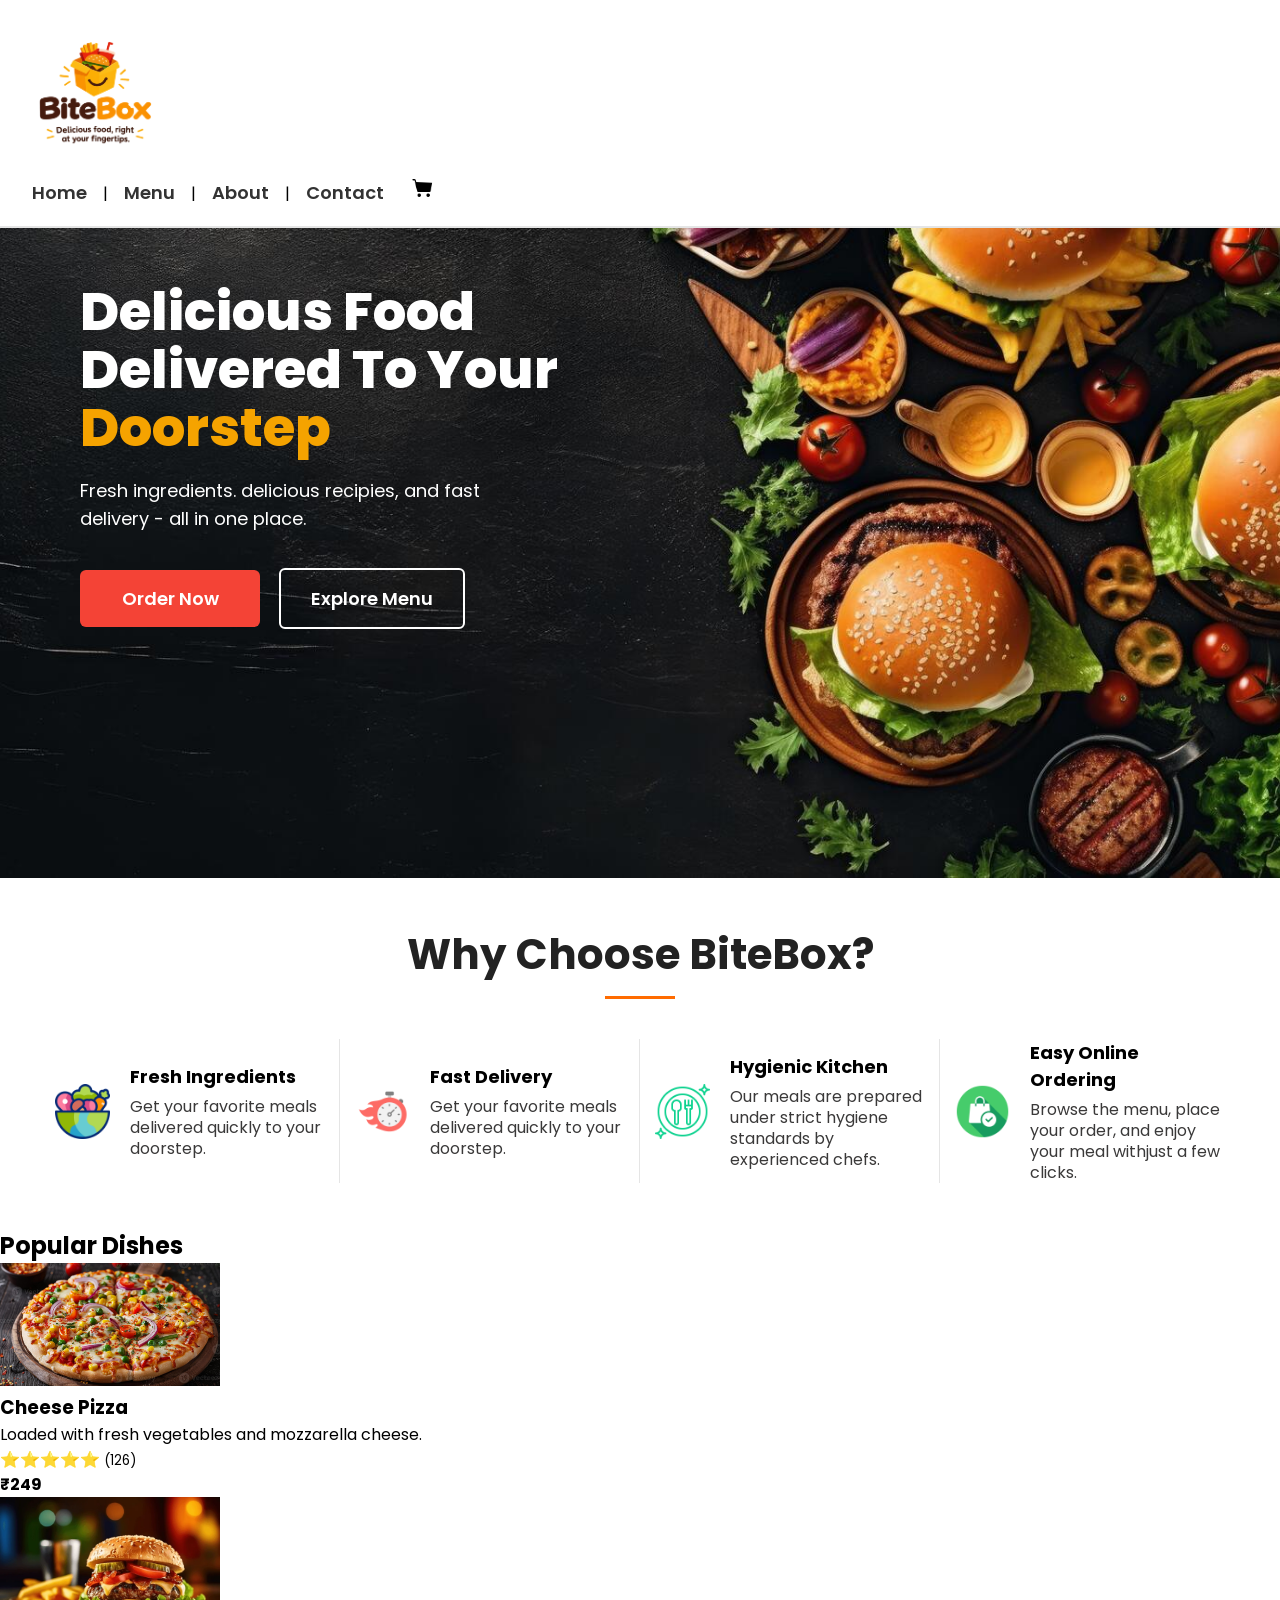
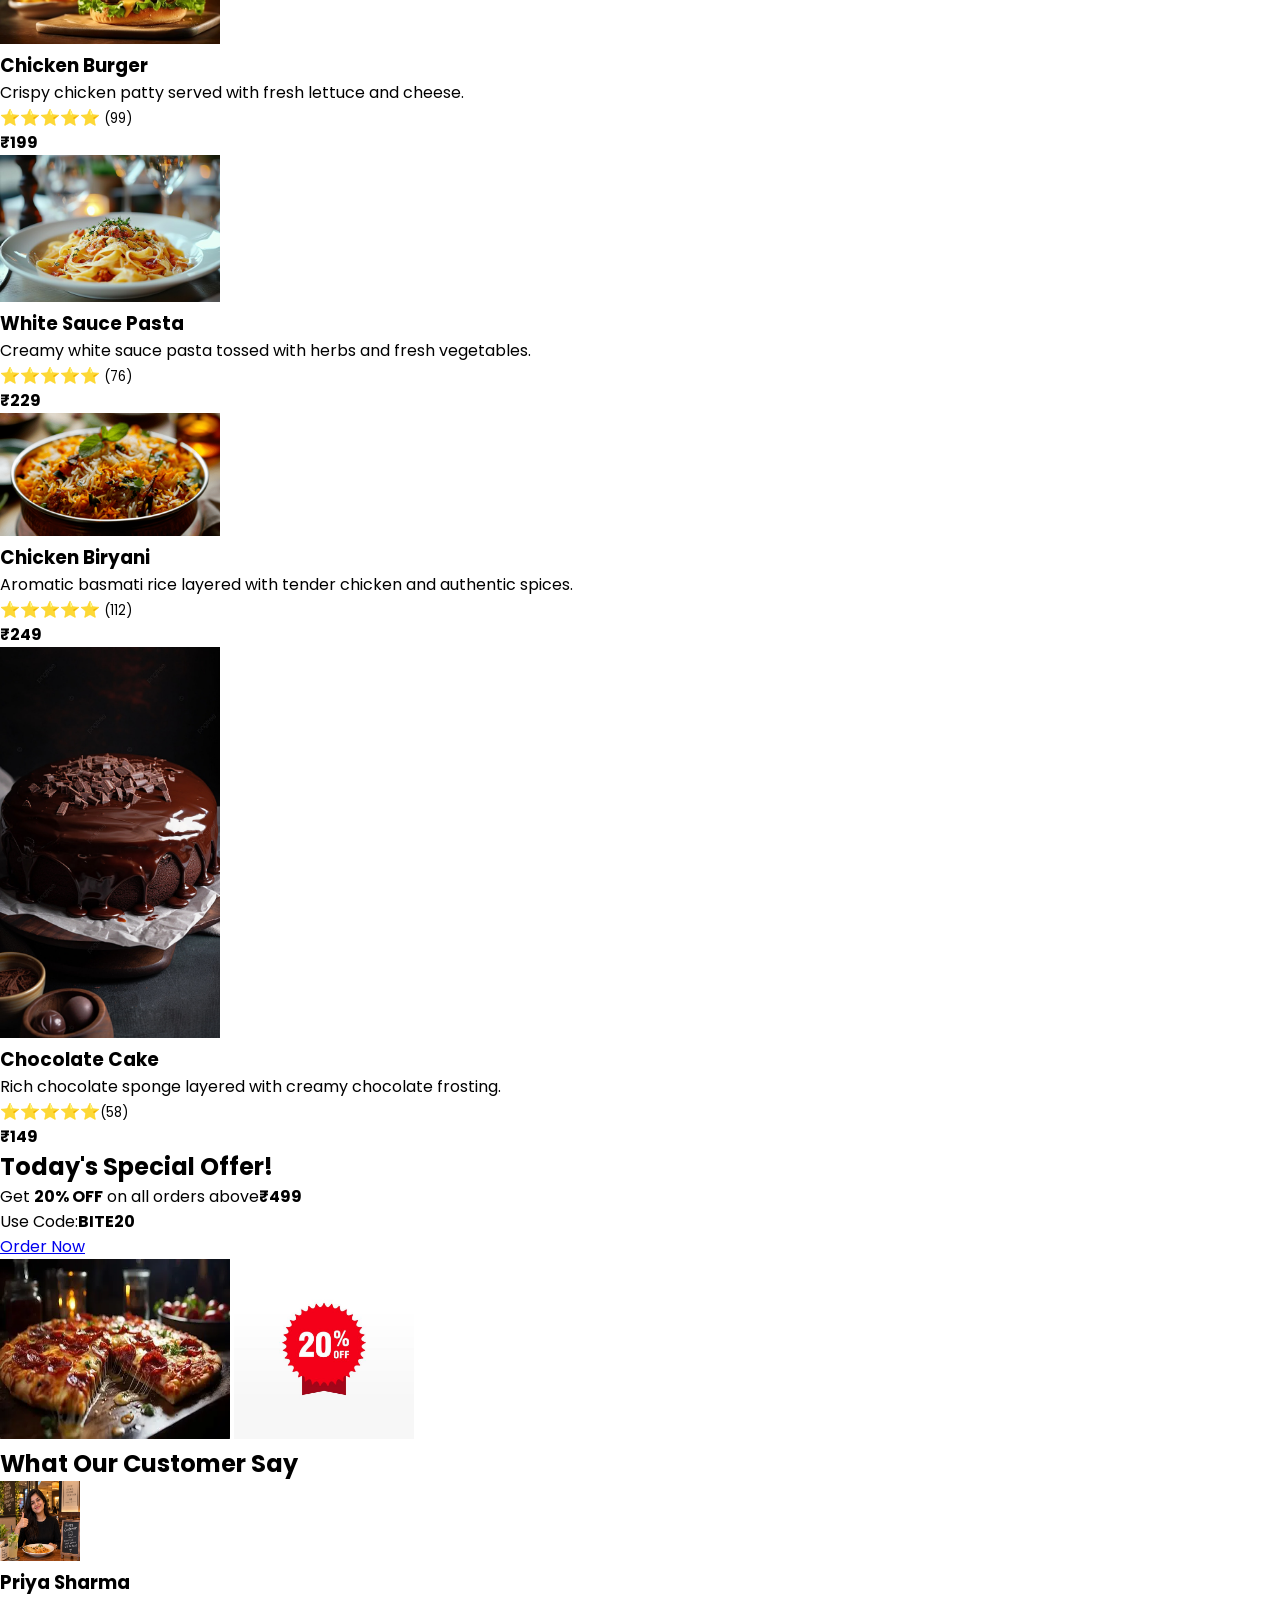
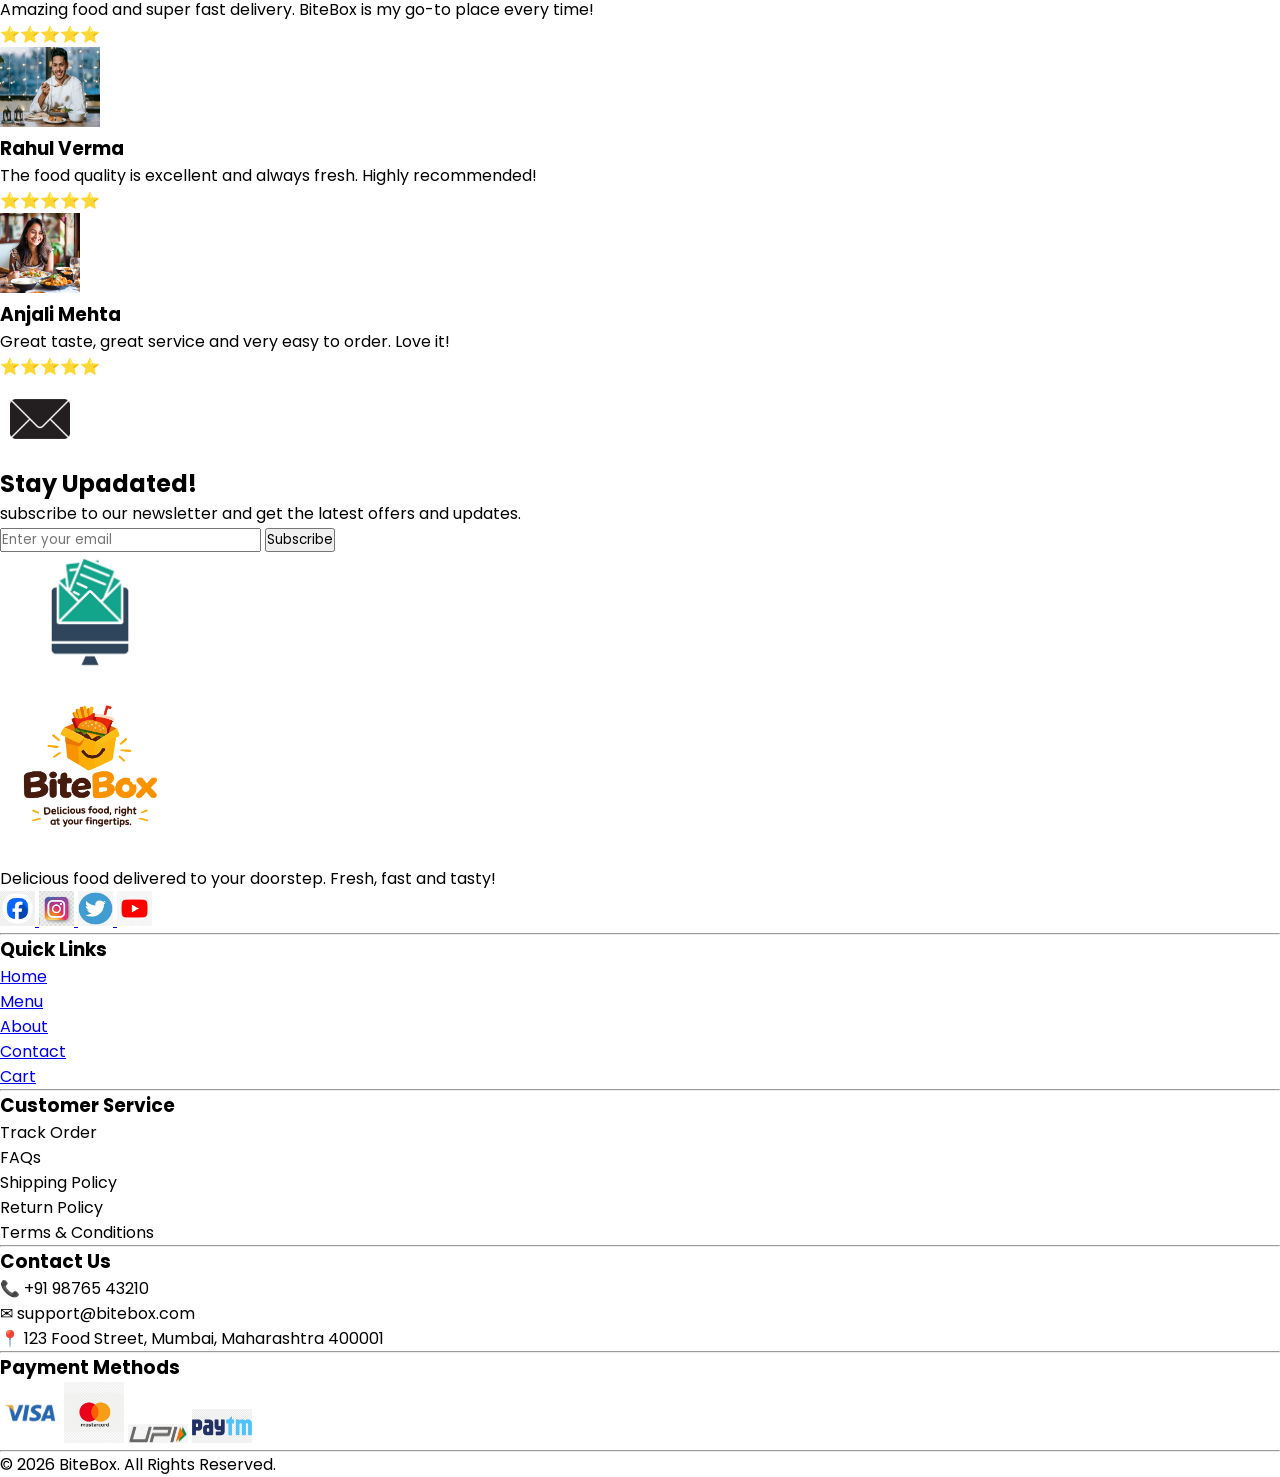
==== index.html @ ca7b397a "home page styled" ====
<!DOCTYPE html>
<html lang="en">

<head>
    <meta charset="UTF-8">
    <meta name="viewport" content="width=device-width, initial-scale=1.0">
    <title>BiteBox</title>
    <link rel="stylesheet" href="css/style.css">
<link rel="preconnect" href="https://fonts.googleapis.com">
<link rel="preconnect" href="https://fonts.gstatic.com" crossorigin>
<link href="https://fonts.googleapis.com/css2?family=Lobster+Two:ital,wght@0,400;0,700;1,400;1,700&family=Poppins:ital,wght@0,100;0,200;0,300;0,400;0,500;0,600;0,700;0,800;0,900;1,100;1,200;1,300;1,400;1,500;1,600;1,700;1,800;1,900&display=swap" rel="stylesheet">
</head>

<body>

    <header>
        <img src="assets/image/logo.png" alt="BiteBox Logo" width="150">
        <nav>
            <a href="index.html" target="_blank" class="active">Home</a> |
            <a href="menu.html" target="_blank">Menu</a> |
            <a href="about.html" target="_blank">About</a> |
            <a href="contact.html" target="_blank">Contact</a>
            <a href="cart.html">
                <img src="assets/icon/cart.png" alt="cart-icon" width="22" height="22">
            </a>
        </nav>
    </header>

    <main>

        <section id="home-hero">
            <h2>Delicious Food Delivered To Your <span>Doorstep</span></h2>
            <p>
                Fresh ingredients. delicious recipies, and fast delivery - all in one place.
            </p>
            <div class="hero-buttons">
                <a href="menu.html" class="order-btn">Order Now</a>
                <a href="menu.html" class="menu-btn">Explore Menu</a>
            </div>
        </section>

        <section id="features">
            <h2>Why Choose BiteBox?</h2>

            <article>
                <img src="assets/icon/fresh.png" alt="Fresh ingredients" width="80">
                <div>
                    <h3>Fresh Ingredients</h3>
                    <p>Get your favorite meals delivered quickly to your doorstep.</p>
                </div>
                </article>

            <article>
                <img src="assets/icon/quick.png" alt="Fast Delivery" width="80">
                <div>
                    <h3>Fast Delivery</h3>
                    <p>Get your favorite meals delivered quickly to your doorstep.</p>
                </div>
            </article>

            <article>
                <img src="assets/icon/clean.png" alt="Hygienic Kitchen" width="80">
                <div>
                    <h3>Hygienic Kitchen</h3>
                    <p>Our meals are prepared under strict hygiene standards by experienced chefs. </p>
                </div>
            </article>

            <article>
                <img src="assets/icon/shopping-bag.png" alt="Easy Online Ordering" width="80">
                <div>
                    <h3>Easy Online Ordering</h3>
                    <p>Browse the menu, place your order, and enjoy your meal withjust a few clicks.</p>
                </div>
            </article>
        </section>


        <section id="popular-dishes">
            <h2>Popular Dishes</h2>

            <article>
                <img src="assets/image/pizza.jpg" alt="Cheese Pizza" width="220">
                <h3>Cheese Pizza</h3>
                <p>
                    Loaded with fresh vegetables and mozzarella cheese.
                </p>
                <p> <span>⭐⭐⭐⭐⭐ </span> <small>(126)</small></p>
                <p> <strong> ₹249 </strong></p>
            </article>

            <article>
                <img src="assets/image/burger.webp" alt="Chicken Burger" width="220">
                <h3>Chicken Burger</h3>
                <p>
                    Crispy chicken patty served with fresh lettuce and cheese.
                </p>
                <p> <span>⭐⭐⭐⭐⭐ </span> <small> (99)</small> </p>
                <p> <strong>₹199</strong> </p>
            </article>

            <article>
                <img src="assets/image/pasta.jpg" alt="White Sauce Pasta" width="220">
                <h3>White Sauce Pasta</h3>
                <p>
                    Creamy white sauce pasta tossed with herbs and fresh vegetables.
                </p>
                <p> <span>⭐⭐⭐⭐⭐ </span><small> (76) </small> </p>
                <p> <strong>₹229</strong></p>
            </article>

            <article>
                <img src="assets/image/veg_biryani.png" alt="Chicken Biryani" width="220">
                <h3>Chicken Biryani</h3>
                <p>
                    Aromatic basmati rice layered with tender chicken and authentic spices.
                </p>
                <p> <span>⭐⭐⭐⭐⭐ </span><small>(112)</small> </p>
                <p><strong>₹249</strong></p>
            </article>

            <article>
                <img src="assets/image/chocolate_cake.jpg" alt="Chocolate Cake" width="220">
                <h3>Chocolate Cake</h3>
                <p>
                    Rich chocolate sponge layered with creamy chocolate frosting.
                </p>
                <p><span>⭐⭐⭐⭐⭐</span><small>(58)</small> </p>
                <p> <strong>₹149</strong></p>
            </article>
        </section>

        <section id="offer">
            <div class="offer-content">
                <h2>Today's Special Offer!</h2>
                <p>Get <strong>20% OFF</strong> on all orders above<strong>₹499</strong></p>
                <p>Use Code:<strong>BITE20</strong></p>
                <a href="menu.html">Order Now</a>
            </div>

            <div class="offer-image">
                <img src="assets/image/pizza_offer.webp" alt="20%" width="230" height="180">
                <img src="assets/image/off.jpg" alt="20% off" width="180" height="180">
            </div>

        </section>

        <section id="reviews">
            <h2>What Our Customer Say</h2>

            <article>
                <img src="assets/image/cus1.png" alt="Priya Sharma" width="80" height="80">
                <h3>Priya Sharma</h3>
                <p>Amazing food and super fast delivery. BiteBox is my go-to place every time!</p>
                <p> <span>⭐⭐⭐⭐⭐</span> </p>
            </article>

            <article>
                <img src="assets/image/cus2.jpg" alt="Rahul Verma" width="100" height="80">
                <h3>Rahul Verma</h3>
                <p>
                    The food quality is excellent and
                    always fresh. Highly recommended!
                </p>
                <p> <span>⭐⭐⭐⭐⭐</span> </p>
            </article>

            <article>
                <img src="assets/image/cus3.jpg" alt="Anjali Mehta" width="80" height="80">
                <h3>Anjali Mehta</h3>
                <p>
                    Great taste, great service and
                    very easy to order. Love it!
                </p>
                <p> <span>⭐⭐⭐⭐⭐</span> </p>
            </article>
        </section>

        <section id="newsletter">
            <div class="newsletter-content">
                <img src="assets/image/mail.webp" alt="Newsletter Icon" width="80" height="80">
                <div>
                    <h2>Stay Upadated!</h2>
                    <p>subscribe to our newsletter and get the latest offers and updates.</p>
                </div>
            </div>

            <div class="newletter-form">
                <input type="email" placeholder="Enter your email">
                <button>Subscribe</button>
            </div>

            <div class="newsletter-image">
                <img src="assets/image/news_letter.jpg" alt="180" height="120">
            </div>


        </section>


        <footer>

            <section>
                <img src="assets/image/logo.png" alt="BiteBox Logo" width="180">
                <p> Delicious food delivered to your doorstep.
                    Fresh, fast and tasty!
                </p>

                <a href="#">
                    <img src="assets/image/fb.png" alt="Facebook" width="35" height="35">
                </a>

                <a href="#">
                    <img src="assets/image/insta.jpg" alt="Instagram" width="35" height="35">
                </a>

                <a href="#">
                    <img src="assets/image/twit.webp" alt="Twitter" width="35" height="35">
                </a>

                <a href="#">
                    <img src="assets/image/yt.png" alt="YouTube" width="35" height="35">
                </a>
            </section>

            <hr>


            <section>
                <h3>Quick Links</h3>
                <ul>
                    <li><a href="index.html">Home</a></li>
                    <li><a href="menu.html">Menu</a></li>
                    <li><a href="about.html">About</a></li>
                    <li><a href="contact.html">Contact</a></li>
                    <li><a href="cart.html">Cart</a></li>
                </ul>
            </section>

            <hr>


            <section>
                <h3>Customer Service</h3>
                <ul>
                    <li>Track Order</li>
                    <li>FAQs</li>
                    <li>Shipping Policy</li>
                    <li>Return Policy</li>
                    <li>Terms & Conditions</li>
                </ul>
            </section>

            <hr>


            <section>
                <h3>Contact Us</h3>
                <p>📞 +91 98765 43210</p>
                <p>✉ support@bitebox.com</p>
                <p>📍 123 Food Street, Mumbai, Maharashtra 400001 </p>
            </section>

            <hr>


            <section>
                <h3>Payment Methods</h3>
                <img src="assets/image/visa.png" alt="Visa" width="60">
                <img src="assets/image/ms.png" alt="MasterCard" width="60">
                <img src="assets/image/upi.webp" alt="UPI" width="60">
                <img src="assets/image/pt.png" alt="Paytm" width="60">
            </section>

            <hr>
            <p> © 2026 BiteBox. All Rights Reserved. </p>

        </footer>
    </main>
</body>

</html>
---- css/style.css ----
*{
    margin: 0;
    padding: 0;
    box-sizing: border-box;
    font-family: "Poppins", sans-serif;
}

/* header */
header{
    background-color: #ffffff;
    padding: 20px;
    border-bottom: 2px solid #e5e5e5;
}
.logo{
    width: 170px;
    height: auto;
}

nav a{
    text-decoration:none;
    color: #333333;
    font-size: 18px;
    font-weight: 600;
    margin: 0 12px;
}

nav a:hover{
    color: #ff6b00;
    text-decoration: underline;
}

/* Home Hero Section*/

#home-hero{
    background-image: url('/assets/image/home-bg.jpg');
    background-repeat: no-repeat;
    background-position:  center;
    background-size: cover;
    height: 650px;
    padding: 55px 80px;
}

#home-hero h2{
    color: white;
    font-family: "Poppins", sans-serif ;
    font-size: 53px;
    font-weight: 800;
    line-height: 58px;
    width: 650px;
    margin-bottom: 20px;
}
	
#home-hero h2 span{
    color: #F5A300;
}

/* Home Hero Description*/
#home-hero p{
    color: white;
    font-size: 18px;
    line-height: 28px;
    width: 420px;
    margin-bottom: 35px;
}

/* Hero Buttons */
.hero-buttons{
    margin-top: 35px;
}

.hero-buttons a{
    display: inline-block;
    min-width: 180px;
    padding: 15px 30px;
    text-align: center;
    text-decoration: none;
    font-size: 18px;
    font-weight: 600;
    border-radius: 6px;
    transition: 0.3s;
}
.order-btn{
    background-color: #f44336;
    color: white;
    margin-right: 15px;
}

.menu-btn{
    background-color: transparent;
    color: white;
    border: 2px solid white;
}

#features{
    background-color: #ffffff;
    padding: 45px 25px;
    display: flex;
    flex-wrap: wrap;
    justify-content: center;
}

#features h2{
    width: 100%;
    text-align: center;
    font-size: 42px;
    color: #222;
    margin-bottom: 40px;
    position: relative;
}

#features h2::after{
    content:"";
    display: block;
    width: 70px;
    height: 3px;
    background-color: #ff6b00;
    margin: 10px auto 0;
}

#features article{
    width: 300px;
    padding: 0 15px;
    display: flex;
    align-items: center;
    border-right: 1px solid #e5e5e5;
}
#features article:last-child{
    border-right:none;
}

#features article img{
    width: 55px;
    height: 55px;
    margin-right: 20px;
    flex-shrink: 0;
}

#features article div{
    flex:1;
}


#features article h3{
    font-size: 18px;
    font-weight: 700;
    color: #000000;
    margin-bottom: 6px;
}

#features article p{
    font-size:16px;
    color: #3a3939;
    line-height: 21px;
    margin: 0;
}
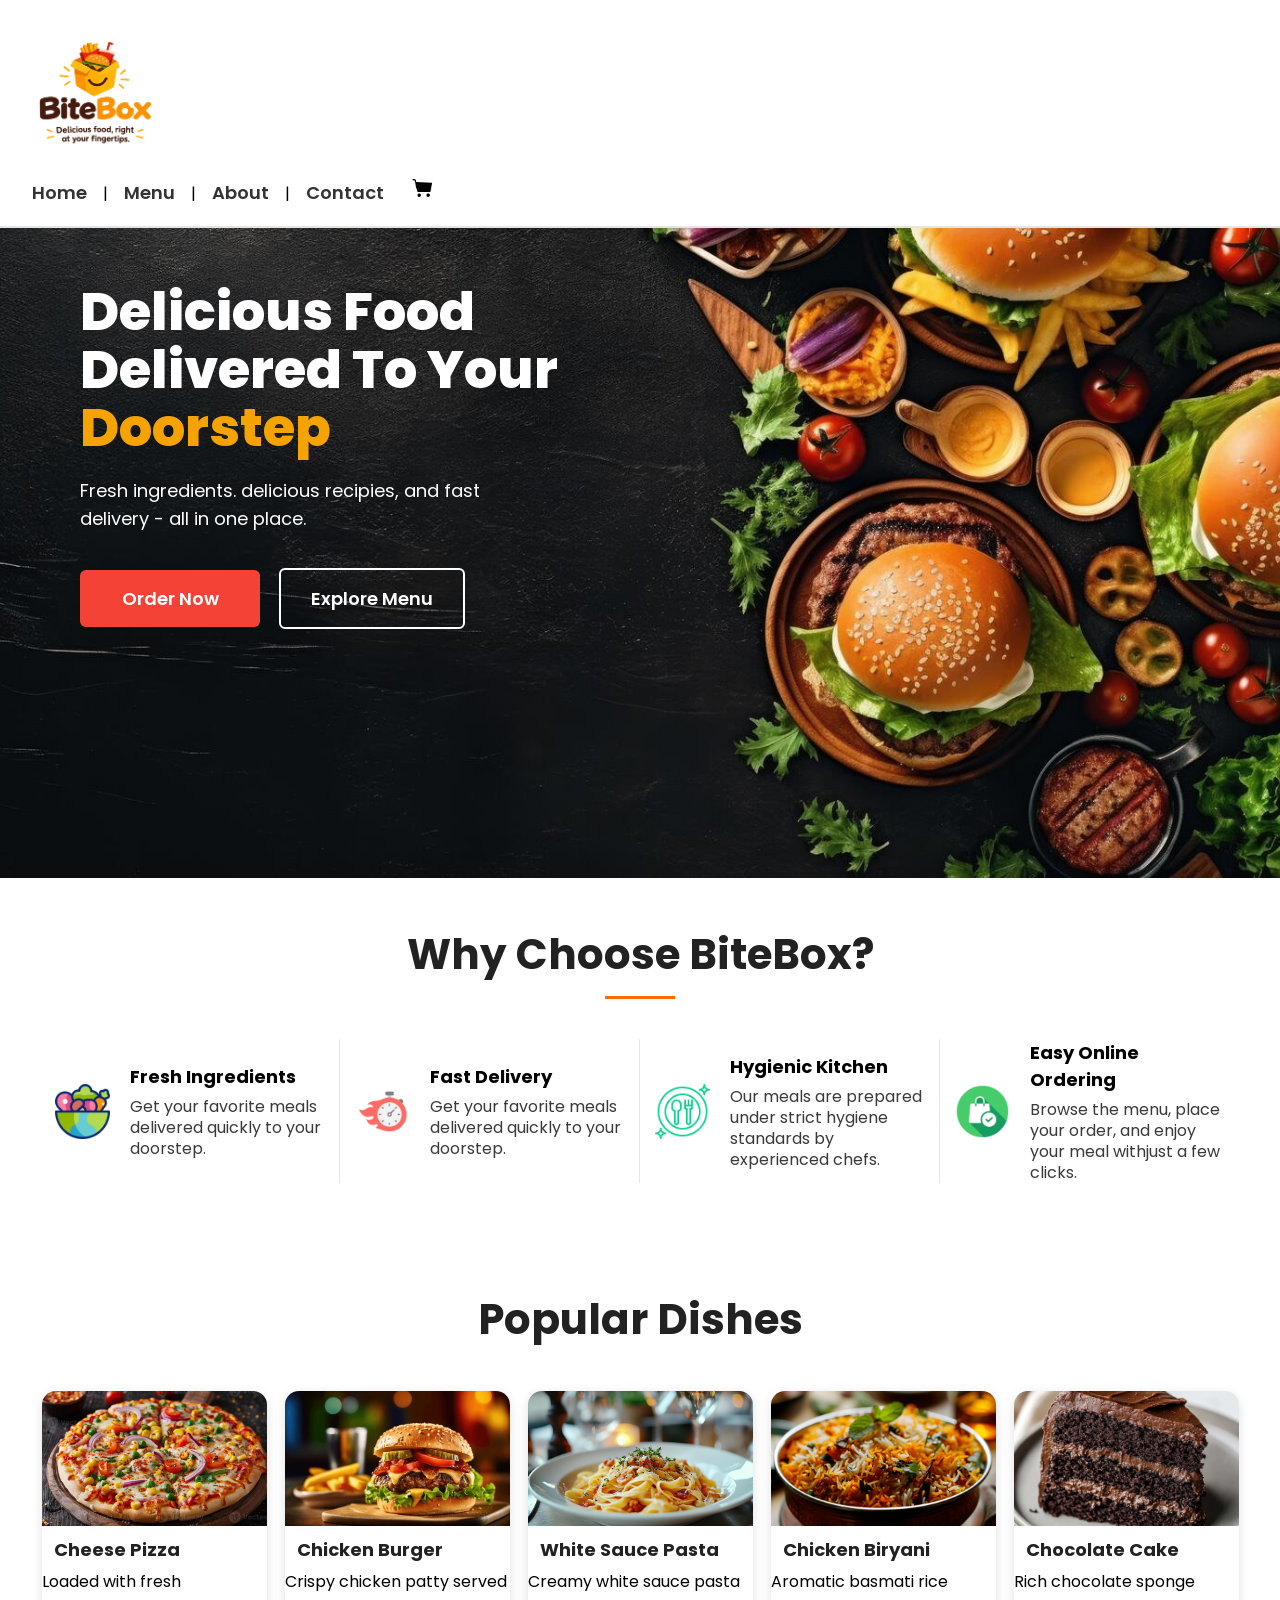
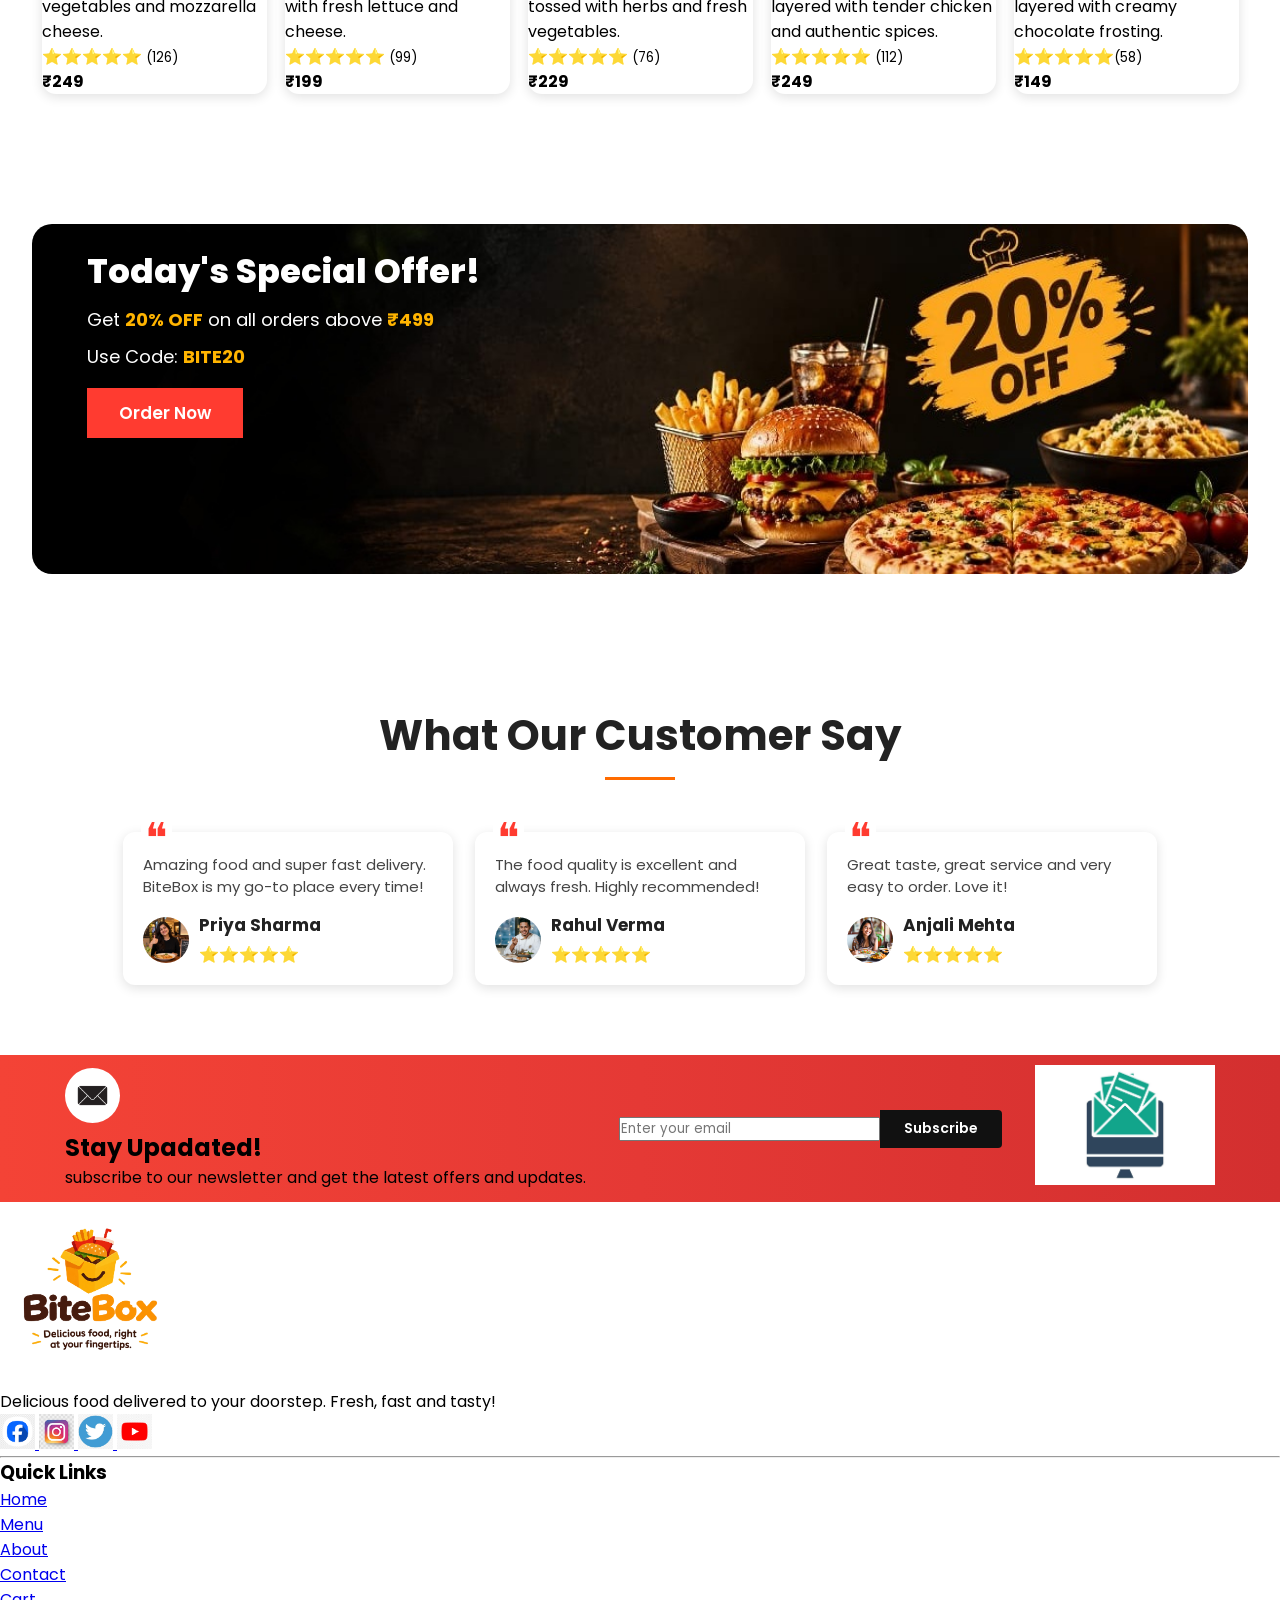
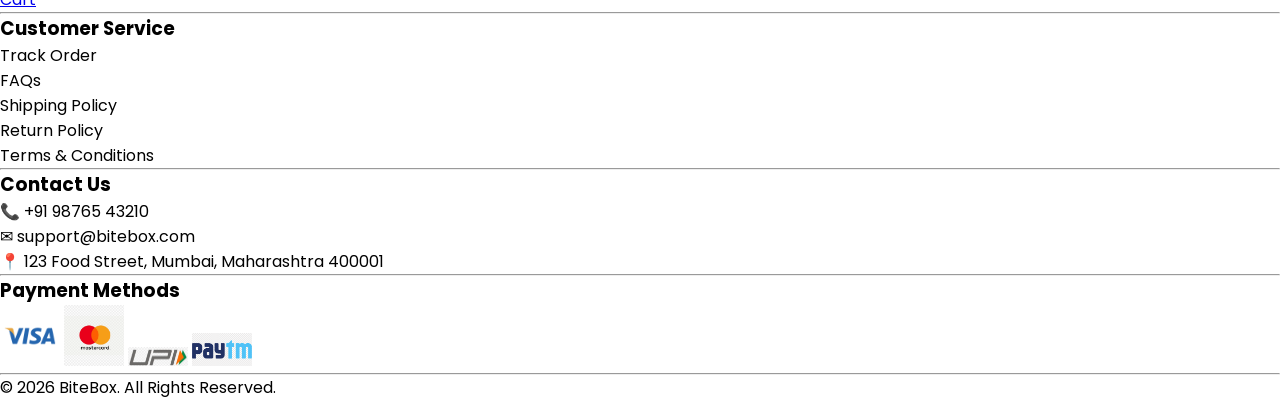
==== commit d5adee7f: "menu contact and about page styled" ====
--- a/index.html
+++ b/index.html
@@ -120,7 +120,7 @@
             </article>
 
             <article>
-                <img src="assets/image/chocolate_cake.jpg" alt="Chocolate Cake" width="220">
+                <img src="assets/image/choco.webp" alt="Chocolate Cake" width="220">
                 <h3>Chocolate Cake</h3>
                 <p>
                     Rich chocolate sponge layered with creamy chocolate frosting.
@@ -130,49 +130,53 @@
             </article>
         </section>
 
-        <section id="offer">
-            <div class="offer-content">
-                <h2>Today's Special Offer!</h2>
-                <p>Get <strong>20% OFF</strong> on all orders above<strong>₹499</strong></p>
-                <p>Use Code:<strong>BITE20</strong></p>
-                <a href="menu.html">Order Now</a>
-            </div>
-
-            <div class="offer-image">
-                <img src="assets/image/pizza_offer.webp" alt="20%" width="230" height="180">
-                <img src="assets/image/off.jpg" alt="20% off" width="180" height="180">
-            </div>
-
-        </section>
+         <!--Todays Special Offers -->
+            <section id="offer">
+
+                <div class="offer-content">
+                    <h2>Today's Special Offer!</h2>
+                    <p> Get <strong>20% OFF</strong> on all orders above 
+                        <strong>₹499</strong>
+                    </p>
+                    <p> Use Code: <strong>BITE20</strong> </p>
+                    <a href="menu.html"> Order Now </a>
+                </div>
+            </section>
 
         <section id="reviews">
             <h2>What Our Customer Say</h2>
-
-            <article>
-                <img src="assets/image/cus1.png" alt="Priya Sharma" width="80" height="80">
-                <h3>Priya Sharma</h3>
+            
+            <article>
                 <p>Amazing food and super fast delivery. BiteBox is my go-to place every time!</p>
-                <p> <span>⭐⭐⭐⭐⭐</span> </p>
-            </article>
-
-            <article>
-                <img src="assets/image/cus2.jpg" alt="Rahul Verma" width="100" height="80">
-                <h3>Rahul Verma</h3>
-                <p>
-                    The food quality is excellent and
-                    always fresh. Highly recommended!
-                </p>
-                <p> <span>⭐⭐⭐⭐⭐</span> </p>
-            </article>
-
-            <article>
-                <img src="assets/image/cus3.jpg" alt="Anjali Mehta" width="80" height="80">
-                <h3>Anjali Mehta</h3>
-                <p>
-                    Great taste, great service and
-                    very easy to order. Love it!
-                </p>
-                <p> <span>⭐⭐⭐⭐⭐</span> </p>
+                <div class="customer">
+                    <img src="assets/image/cus1.png" alt="Priya Sharma" width="80" height="80">
+                    <div>
+                        <h3>Priya Sharma</h3>
+                        <p> <span>⭐⭐⭐⭐⭐</span> </p>
+                    </div>
+                </div>
+            </article>
+
+            <article>
+                <p>The food quality is excellent and always fresh. Highly recommended!</p>
+                <div class="customer">
+                    <img src="assets/image/cus2.jpg" alt="Rahul Verma" width="100" height="80">
+                    <div>
+                        <h3>Rahul Verma</h3>
+                        <p> <span>⭐⭐⭐⭐⭐</span> </p>
+                    </div>
+                </div>
+            </article>
+
+            <article>
+                <p>Great taste, great service and very easy to order. Love it!</p>
+                <div class="customer">
+                    <img src="assets/image/cus3.jpg" alt="Anjali Mehta" width="80" height="80">
+                    <div>
+                        <h3>Anjali Mehta</h3>
+                        <p> <span>⭐⭐⭐⭐⭐</span> </p>
+                    </div>
+                </div>
             </article>
         </section>
 
--- a/css/style.css
+++ b/css/style.css
@@ -152,4 +152,306 @@
     color: #3a3939;
     line-height: 21px;
     margin: 0;
+}
+
+#popular-dishes{
+    background-color: #ffffff;
+    padding: 60px 30px;
+    display: flex;
+    justify-content: center;
+    gap: 18px;
+    flex-wrap: wrap;
+}
+
+#popular-dishes h2{
+    width: 100%;
+    text-align: center;
+    font-size: 42px;
+    font-weight: 700;
+    color: #222;
+    margin-bottom: 22px;
+    position: relative;
+}
+
+#popular-dishes article{
+    width: 225px;
+    background-color: #ffffff;
+    border-radius: 14px;
+    overflow: hidden;
+    box-shadow: 0 3px 12px rgba(0, 0, 0, 0.12);
+}
+
+#popular-dishes article img{
+    width:100%;
+    height:135px;
+    object-fit:cover;
+    display:block;
+}
+
+#popular-dishes article h3{
+    font-size: 18px;
+    font-weight: 700;
+    color: #222;
+    margin: 10px 12px 6px;
+}
+
+#popular-dishes .details{
+    display: flex;
+    justify-content: space-between;
+    align-items: center;
+    padding: 0 12px 10px;
+}
+
+#popular-dishes .ratings{
+    color: #f5b301;
+    font-size: 18px;
+    font-weight: 600;
+    margin: 0;
+}
+
+#popular-dishes .ratings small{
+    color: #666;
+    font-size: 12px;
+}
+
+#poular-dishes .price{
+    color: #f44336;
+    font-size: 20px;
+    font-weight: 700;
+    margin: 0;
+}
+
+#popular-dishes article.hover{
+    box-shadow: 0 8px 22px rgba(0, 0, 0, 0.18);
+}
+
+#offer{
+    width:95%;
+    height:350px;
+    margin:70px auto;
+    padding:28px 55px;
+    box-sizing:border-box;
+    background-image:url("../assets/image/off.jpeg");
+    background-repeat:no-repeat;
+    background-size:100% 100%;
+    background-position:center;
+    border-radius:20px;
+}
+/* Offer Content */
+.offer-content{
+    width:38%;
+}
+/* Heading */
+.offer-content h2{
+    font-size:34px;
+    font-weight:800;
+    color:#ffffff;
+    line-height:1.15;
+    margin-bottom:15px;
+}
+
+.offer-content h2 span{
+    background:linear-gradient(180deg,#ffffff 0%,#fff9d8 25%,#ffe47a 55%,#ffc107 80%,#ff9800 100%);
+    -webkit-background-clip:text;
+    -webkit-text-fill-color:transparent;
+    background-clip:text;
+}
+
+/* Description */
+.offer-content p{
+    font-size:18px;
+    color:#ffffff;
+    line-height:1.5;
+    margin-bottom:10px;
+}
+
+.offer-content strong{
+    color:#ffb400;
+}
+
+/* Button */
+.offer-content a{
+    display:inline-block;
+    margin-top:8px;
+    padding:12px 32px;
+    background:#ff3b30;
+    color:#ffffff;
+    text-decoration:none;
+    font-size:17px;
+    font-weight:600;
+}
+
+
+#reviews{
+    background-color: #ffffff;
+    padding: 60px 30px;
+    display: flex;
+    flex-wrap: wrap;
+    justify-content: center;
+    gap: 22px;
+}
+
+#reviews h2{
+    width: 100%;
+    text-align: center;
+    font-size: 42px;
+    font-weight: 700;
+    color: #222;
+    margin-bottom : 30px;
+    position: relative;
+}
+
+#reviews h2::after{
+    content:"";
+    display:block;
+    width:70px;
+    height:3px;
+    background:#ff6b00;
+    margin:10px auto 0;
+}
+
+/* Review Card */
+
+#reviews article{
+    width:330px;
+    background:#ffffff;
+    padding:22px 20px 18px;
+    border-radius:12px;
+    box-shadow:0 3px 12px rgba(0,0,0,0.12);
+    position:relative;
+}
+
+/* Quote Icon */
+
+#reviews article::before{
+    content:"❝";
+    position:absolute;
+    top:-14px;
+    left:18px;
+    font-size:42px;
+    color:#ff3b30;
+    background:#ffffff;
+    line-height:1;
+    padding:0 4px;
+}
+
+/* Review Text */
+
+#reviews article>p{
+    font-size:15px;
+    color:#444444;
+        line-height:22px;
+    margin:0 0 14px;
+}
+
+/* Customer Section */
+
+#reviews .customer{
+    display:flex;
+    align-items:center;
+}
+
+/* Customer Image */
+
+#reviews .customer img{
+    width:46px;
+    height:46px;
+    border-radius:50%;
+    object-fit:cover;
+    margin-right:10px;
+}
+
+/* Customer Name */
+
+#reviews .customer h3{
+    font-size:17px;
+    font-weight:700;
+    color:#222222;
+    margin:0 0 4px;
+}
+
+/* Rating */
+
+#reviews .customer span{
+    color:#f5b301;
+    font-size:16px;
+}
+
+/* Hover Effect */
+
+#reviews article:hover{
+    box-shadow:0 8px 20px rgba(0,0,0,0.18);
+}
+
+/* NewsLetter section*/
+
+#newsletter{
+    width: 100%;
+    margin: 10px 0 0;
+    padding: 10px 65px;
+    background: linear-gradient(to right, #f44336, #e53935, #d32f2f);
+    display: flex;
+    justify-content: space-between;
+    align-items: center;
+    box-sizing: border-box;
+}
+
+.newsletter-content img{
+    width: 55px;
+    height: 55px;
+    background: #ffffff;
+    border-radius: 50%;
+    padding: 8px;
+}
+
+.newletter-content h2{
+    font-size: 28px;
+    font-weight: 700;
+    color: #ffffff;
+    margin-bottom: 2px;
+    line-height: 1.1;
+}
+
+.newletter-content p{
+    font-size: 15px;
+    color: #ffeaea;
+    line-height: 20px;
+    margin: 0;
+}
+
+.newletter-form{
+    display: flex;
+    align-items: center;
+}
+
+.newsletter-form input{
+    width:300px;
+    height:38px;
+    border:none;
+    outline:none;
+    padding:0 14px;
+    font-size:14px;
+    border-radius:4px 0 0 4px;
+}
+
+.newletter-form button{
+    height: 38px;
+    padding: 0 24px;
+    border: none;
+    background: #111111;
+    color: #ffffff;
+    font-size: 14px;
+    font-weight: 600;
+    cursor: pointer;
+    border-radius: 0 4px 4px 0;
+}
+
+.newletter-image img{
+    width: 140px;
+    height: auto;
+    display: block;
+}
+
+.newletter-form button:hover{
+    background: #000;
 }
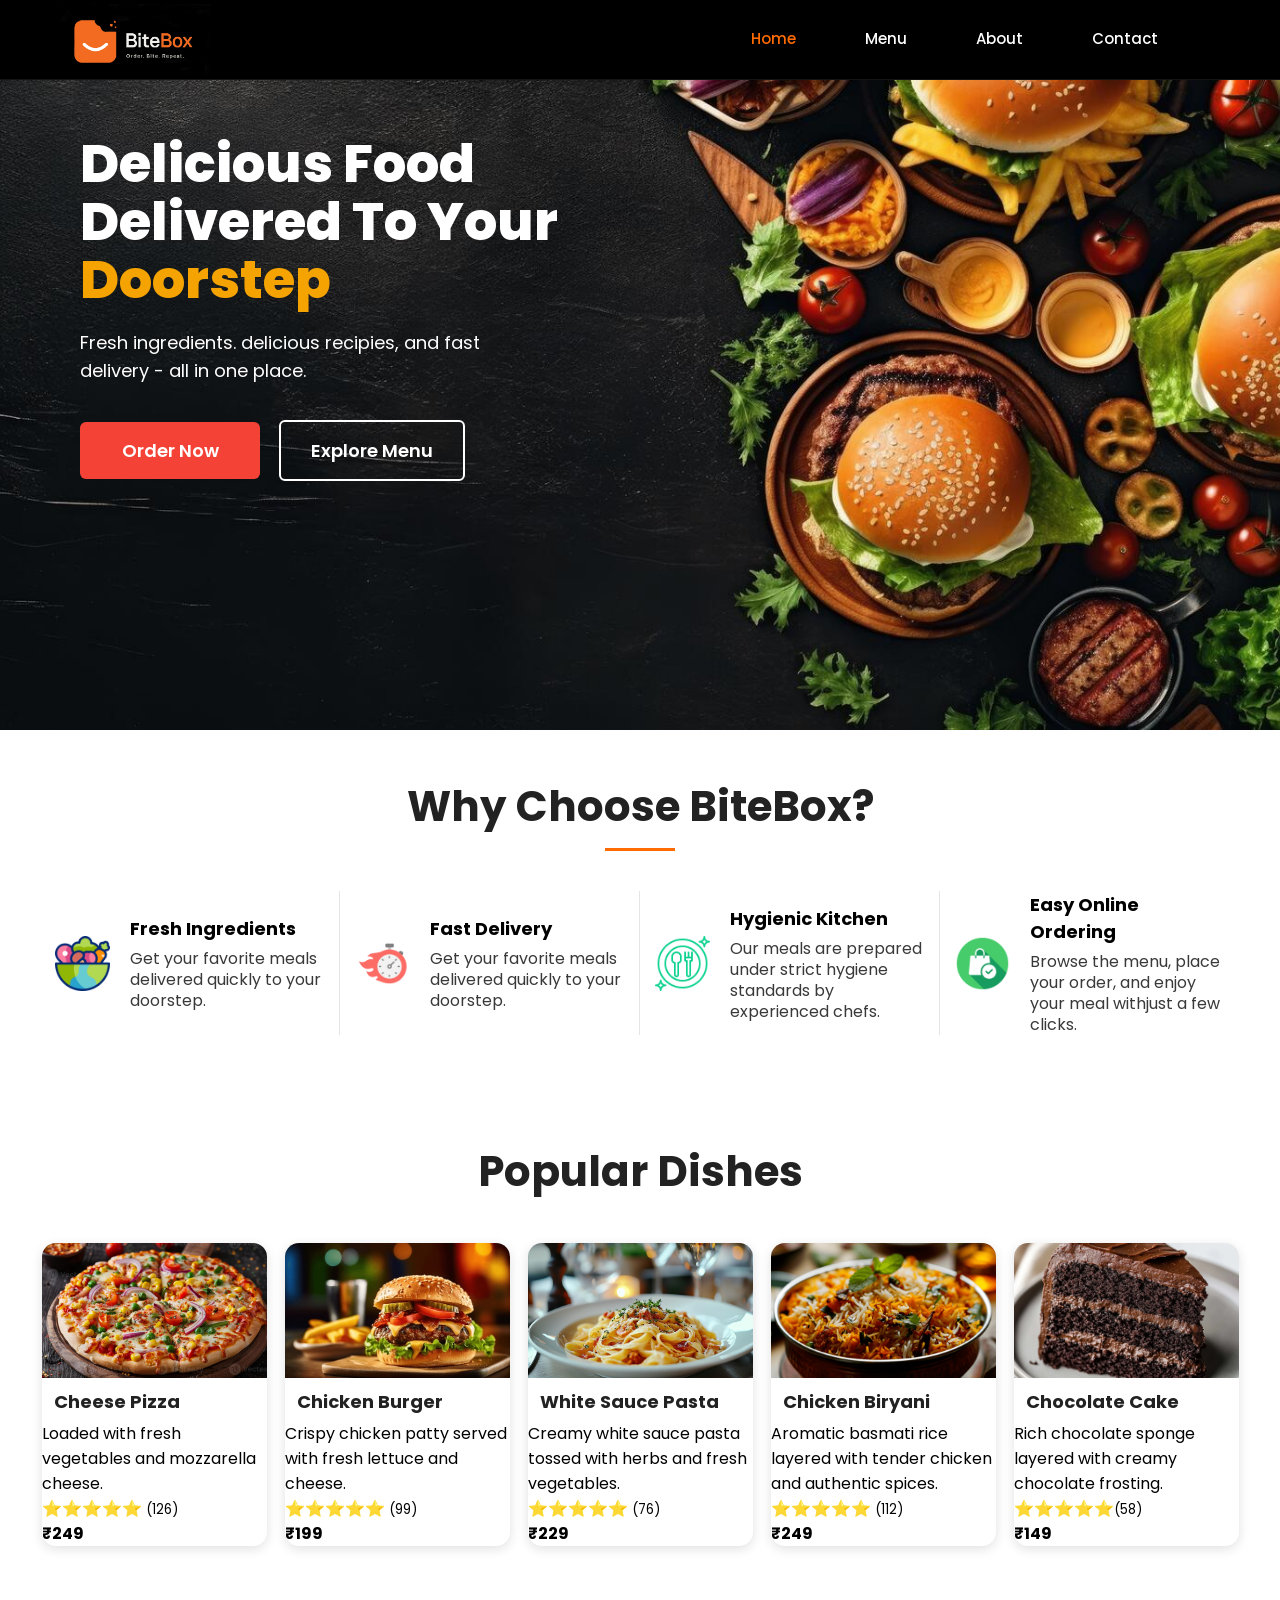
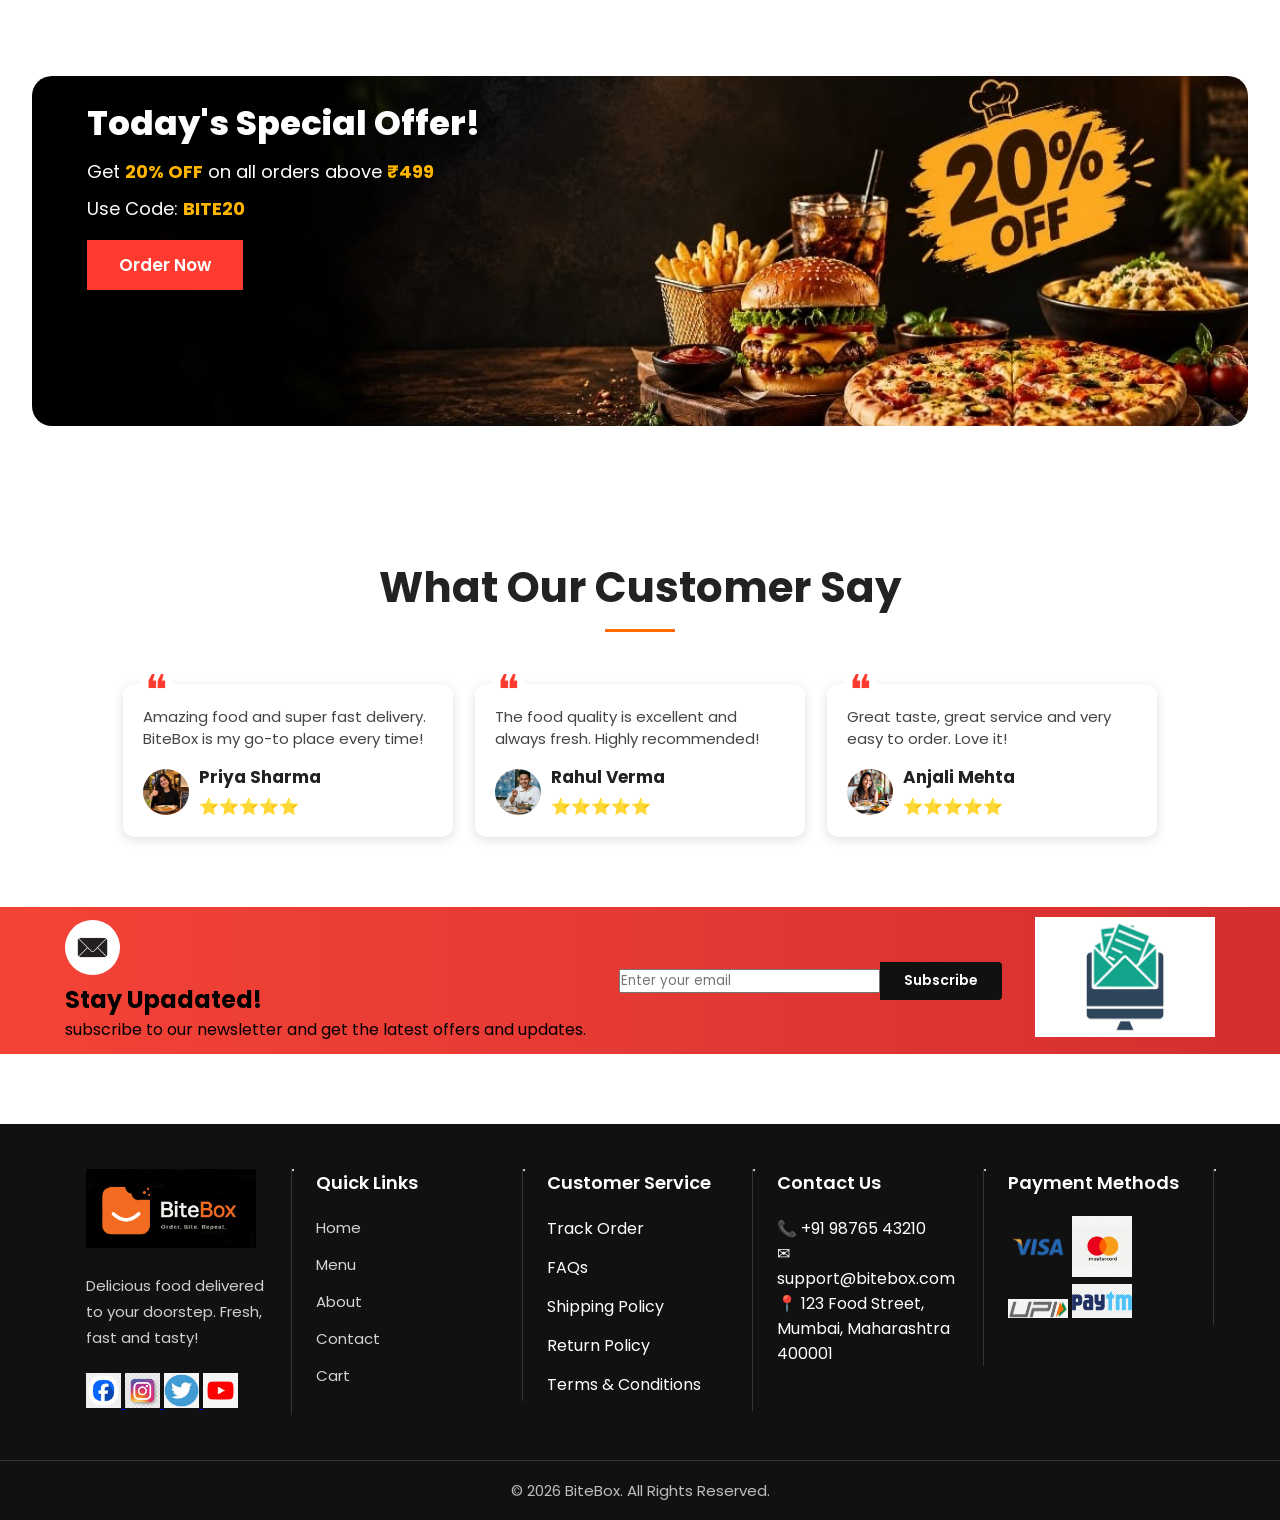
==== commit 6c462104: "added css to contact menu cart and footer header" ====
--- a/index.html
+++ b/index.html
@@ -14,7 +14,7 @@
 <body>
 
     <header>
-        <img src="assets/image/logo.png" alt="BiteBox Logo" width="150">
+        <img src="assets/icon/bb.png" alt="BiteBox Logo" width="150">
         <nav>
             <a href="index.html" target="_blank" class="active">Home</a> |
             <a href="menu.html" target="_blank">Menu</a> |
@@ -203,80 +203,83 @@
 
 
         <footer>
-
-            <section>
-                <img src="assets/image/logo.png" alt="BiteBox Logo" width="180">
-                <p> Delicious food delivered to your doorstep.
-                    Fresh, fast and tasty!
-                </p>
-
-                <a href="#">
-                    <img src="assets/image/fb.png" alt="Facebook" width="35" height="35">
-                </a>
-
-                <a href="#">
-                    <img src="assets/image/insta.jpg" alt="Instagram" width="35" height="35">
-                </a>
-
-                <a href="#">
-                    <img src="assets/image/twit.webp" alt="Twitter" width="35" height="35">
-                </a>
-
-                <a href="#">
-                    <img src="assets/image/yt.png" alt="YouTube" width="35" height="35">
-                </a>
-            </section>
+            <div class="footer-container">
+
+                
+                <section>
+                    <img src="assets/icon/bb.png" alt="BiteBox Logo" width="180">
+                    <p> Delicious food delivered to your doorstep.
+                        Fresh, fast and tasty!
+                    </p>
+                    
+                    <a href="#">
+                        <img src="assets/image/fb.png" alt="Facebook" width="35" height="35">
+                    </a>
+                    
+                    <a href="#">
+                        <img src="assets/image/insta.jpg" alt="Instagram" width="35" height="35">
+                    </a>
+                    
+                    <a href="#">
+                        <img src="assets/image/twit.webp" alt="Twitter" width="35" height="35">
+                    </a>
+                    
+                    <a href="#">
+                        <img src="assets/image/yt.png" alt="YouTube" width="35" height="35">
+                    </a>
+                </section>
+                
+                <hr>
+                
+                
+                <section>
+                    <h3>Quick Links</h3>
+                    <ul>
+                        <li><a href="index.html">Home</a></li>
+                        <li><a href="menu.html">Menu</a></li>
+                        <li><a href="about.html">About</a></li>
+                        <li><a href="contact.html">Contact</a></li>
+                        <li><a href="cart.html">Cart</a></li>
+                    </ul>
+                </section>
+                
+                <hr>
+                
+                
+                <section>
+                    <h3>Customer Service</h3>
+                    <ul>
+                        <li>Track Order</li>
+                        <li>FAQs</li>
+                        <li>Shipping Policy</li>
+                        <li>Return Policy</li>
+                        <li>Terms & Conditions</li>
+                    </ul>
+                </section>
+                
+                <hr>
+                
+                
+                <section>
+                    <h3>Contact Us</h3>
+                    <p>📞 +91 98765 43210</p>
+                    <p>✉ support@bitebox.com</p>
+                    <p>📍 123 Food Street, Mumbai, Maharashtra 400001 </p>
+                </section>
+                
+                <hr>
+                
+                
+                <section>
+                    <h3>Payment Methods</h3>
+                    <img src="assets/image/visa.png" alt="Visa" width="60">
+                    <img src="assets/image/ms.png" alt="MasterCard" width="60">
+                    <img src="assets/image/upi.webp" alt="UPI" width="60">
+                    <img src="assets/image/pt.png" alt="Paytm" width="60">
+                </section>
 
             <hr>
-
-
-            <section>
-                <h3>Quick Links</h3>
-                <ul>
-                    <li><a href="index.html">Home</a></li>
-                    <li><a href="menu.html">Menu</a></li>
-                    <li><a href="about.html">About</a></li>
-                    <li><a href="contact.html">Contact</a></li>
-                    <li><a href="cart.html">Cart</a></li>
-                </ul>
-            </section>
-
-            <hr>
-
-
-            <section>
-                <h3>Customer Service</h3>
-                <ul>
-                    <li>Track Order</li>
-                    <li>FAQs</li>
-                    <li>Shipping Policy</li>
-                    <li>Return Policy</li>
-                    <li>Terms & Conditions</li>
-                </ul>
-            </section>
-
-            <hr>
-
-
-            <section>
-                <h3>Contact Us</h3>
-                <p>📞 +91 98765 43210</p>
-                <p>✉ support@bitebox.com</p>
-                <p>📍 123 Food Street, Mumbai, Maharashtra 400001 </p>
-            </section>
-
-            <hr>
-
-
-            <section>
-                <h3>Payment Methods</h3>
-                <img src="assets/image/visa.png" alt="Visa" width="60">
-                <img src="assets/image/ms.png" alt="MasterCard" width="60">
-                <img src="assets/image/upi.webp" alt="UPI" width="60">
-                <img src="assets/image/pt.png" alt="Paytm" width="60">
-            </section>
-
-            <hr>
+        </div>
             <p> © 2026 BiteBox. All Rights Reserved. </p>
 
         </footer>
--- a/css/style.css
+++ b/css/style.css
@@ -7,26 +7,55 @@
 
 /* header */
 header{
-    background-color: #ffffff;
-    padding: 20px;
-    border-bottom: 2px solid #e5e5e5;
-}
+    width:100%;
+    height:80px;
+    padding:0 60px;
+    background: black;
+    border-bottom:1px solid rgba(255,255,255,.08);
+    display:flex;
+    justify-content:space-between;
+    align-items:center;
+    position:sticky;
+    top:0;
+    z-index:1000;
+}
+
 .logo{
-    width: 170px;
-    height: auto;
-}
-
-nav a{
+    width:170px;
+    height:50px;
+}
+header nav{
+    display:flex;
+    align-items:center;
+    gap:28px;
+    
+}
+
+header nav a{
+    display:flex;
+    align-items:center;
+    justify-content:center;
+    height:80px;
+    padding:0 4px;
     text-decoration:none;
-    color: #333333;
-    font-size: 18px;
-    font-weight: 600;
-    margin: 0 12px;
-}
-
-nav a:hover{
+    color:#ffffff;
+    font-size:15px;
+    font-weight:500;
+    border-bottom:3px solid transparent;
+}
+
+.cart-icon img{
+    display:block;
+    width:22px;
+    height:22px;
+}
+
+header nav a:hover{
+    color:#ff6b00;
+}
+
+nav a.active {
     color: #ff6b00;
-    text-decoration: underline;
 }
 
 /* Home Hero Section*/
@@ -454,4 +483,135 @@
 
 .newletter-form button:hover{
     background: #000;
+}
+
+footer{
+    background:#111111;
+    color:#ffffff;
+    margin-top:70px;
+}
+
+/* Main Footer Layout */
+
+.footer-container{
+    width:90%;
+    margin:auto;
+    padding:45px 0;
+    display:flex;
+    justify-content:space-between;
+    align-items:flex-start;
+}
+
+/* Footer Columns */
+
+.footer-container section{
+    width:20%;
+    padding:0 22px;
+    border-right:1px solid rgba(255,255,255,.15);
+}
+
+.footer-container section:last-child{
+    border-right:none;
+}
+
+.footer-container section:first-child > img{
+    width:170px;
+    height:auto;
+    margin-bottom:18px;
+}
+
+.footer-container section:first-child p{
+    color:#cfcfcf;
+    font-size:15px;
+    line-height:26px;
+    margin-bottom:22px;
+}
+
+.footer-socials{
+    display:flex;
+    align-items:center;
+    gap:12px;
+}
+
+.footer-socials a{
+    display:flex;
+}
+
+.footer-socials img{
+    width:34px;
+    height:34px;
+    transition:.3s;
+}
+
+.footer-container h3{
+    font-size:18px;
+    font-weight:600;
+    color:#ffffff;
+    margin-bottom:20px;
+}
+
+
+.footer-container ul{
+    list-style:none;
+}
+
+.footer-container ul li{
+    margin-bottom:14px;
+}
+
+.footer-container ul li a{
+    color:#d4d4d4;
+    text-decoration:none;
+    font-size:15px;
+    transition:.3s;
+}
+
+
+.footer-container ul li a:hover{
+    color:#ff6b00;
+}
+
+/* Customer Service */
+
+.footer-container section:nth-child(3) li{
+    color:#d4d4d4;
+    font-size:15px;
+    cursor:pointer;
+    transition:.3s;
+}
+
+.footer-container section:nth-child(3) li:hover{
+    color:#ff6b00;
+}
+
+
+
+.footer-container section:nth-child(4) p{
+    color:#d4d4d4;
+    font-size:13px;
+    line-height:28px;
+    margin-bottom:10px;
+}
+
+
+
+.payment-icons{
+    display:flex;
+    gap:8px;
+    flex-wrap:wrap;
+}
+
+.payment-icons img{
+    width:55px;
+    height:auto;
+    background:#ffffff;
+    padding:4px;
+    border-radius:6px;
+}
+footer > p{
+    border-top:1px solid rgba(255,255,255,.15);
+    text-align:center;
+    color:#bdbdbd;
+    padding:18px 0;
+    font-size:15px;
 }
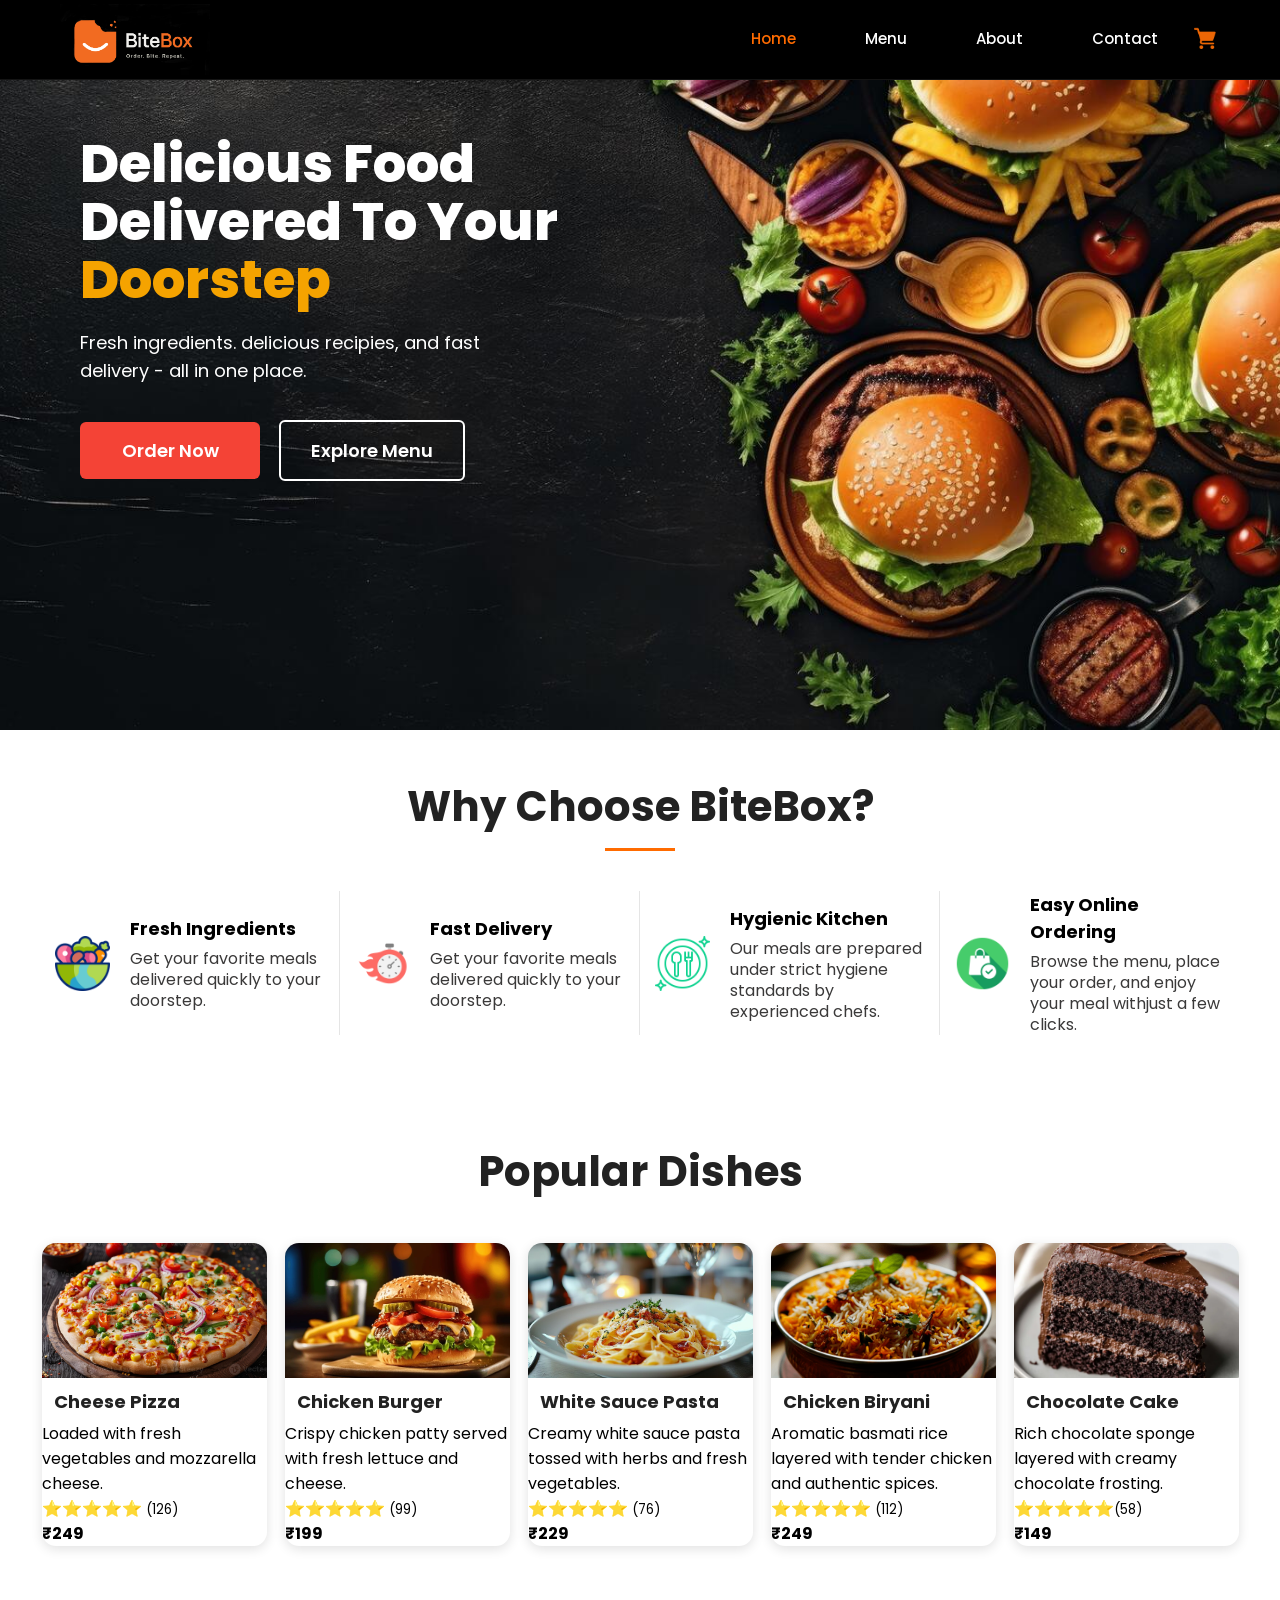
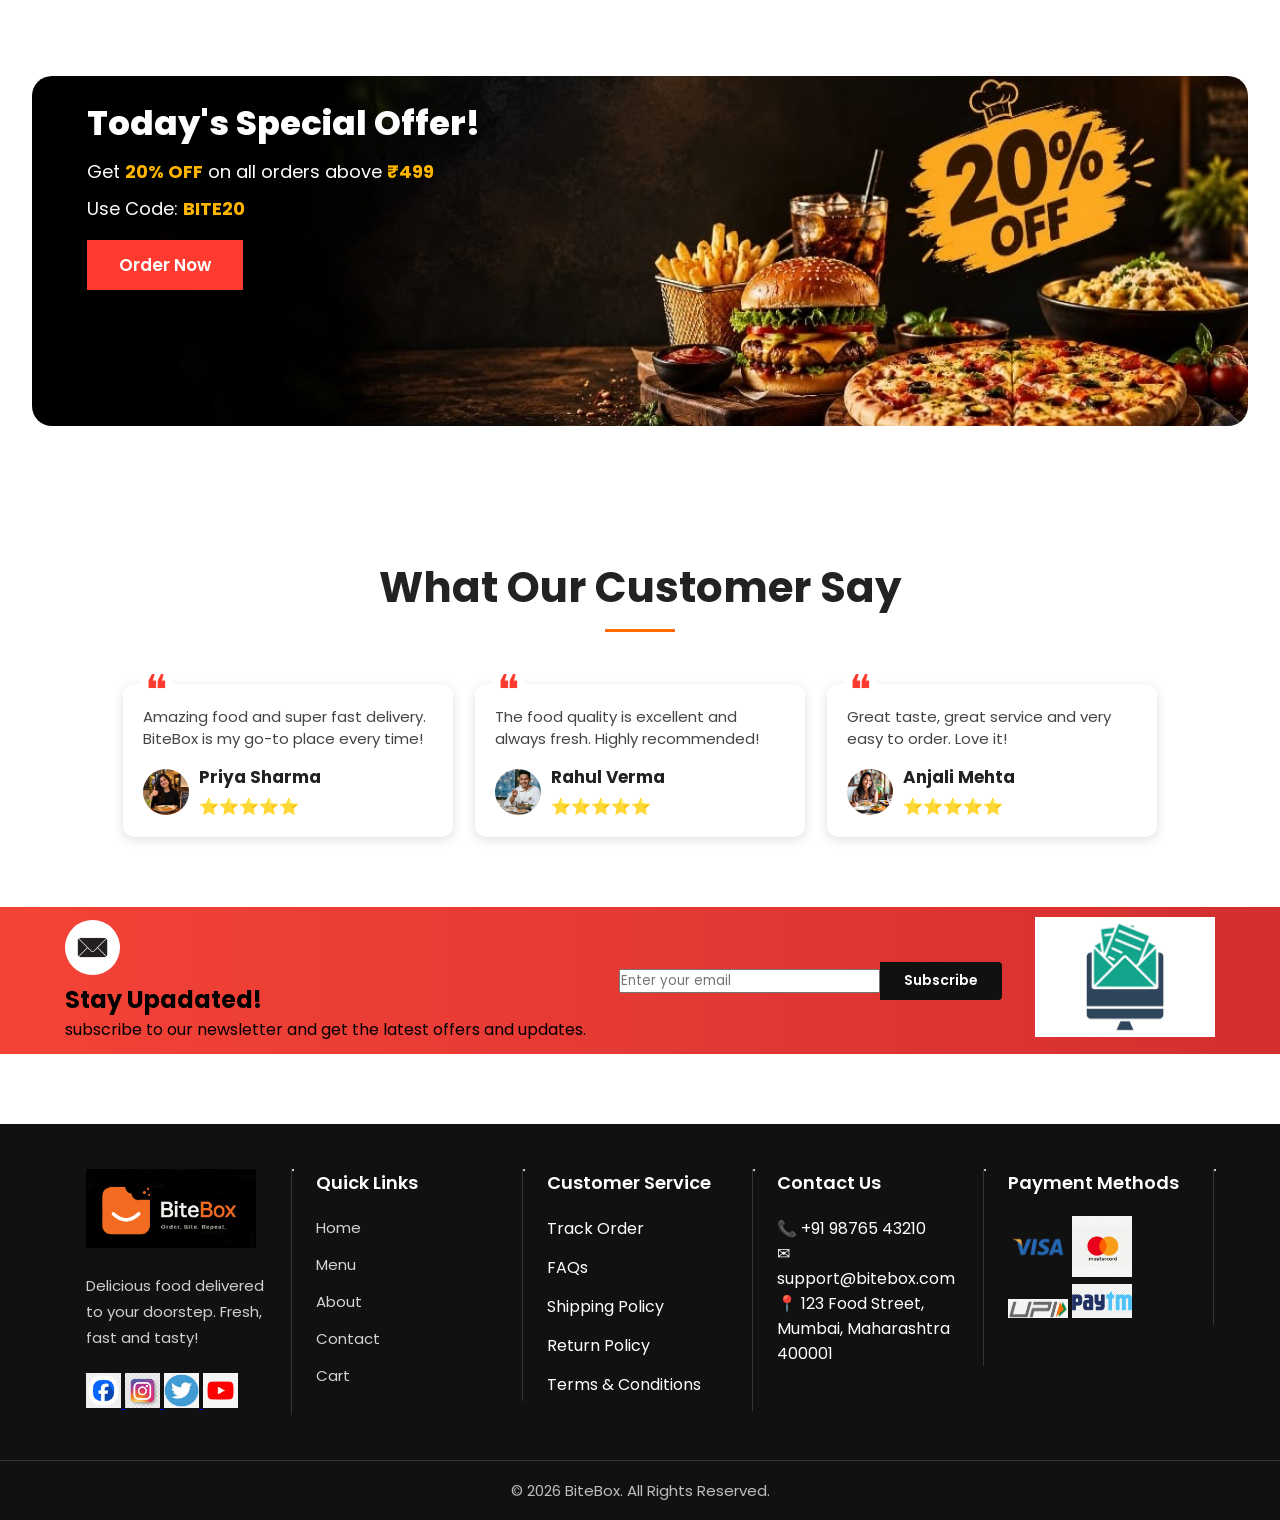
==== commit 1ed7e96a: "header, home, menu, and about pages responsive" ====
--- a/index.html
+++ b/index.html
@@ -9,6 +9,7 @@
 <link rel="preconnect" href="https://fonts.googleapis.com">
 <link rel="preconnect" href="https://fonts.gstatic.com" crossorigin>
 <link href="https://fonts.googleapis.com/css2?family=Lobster+Two:ital,wght@0,400;0,700;1,400;1,700&family=Poppins:ital,wght@0,100;0,200;0,300;0,400;0,500;0,600;0,700;0,800;0,900;1,100;1,200;1,300;1,400;1,500;1,600;1,700;1,800;1,900&display=swap" rel="stylesheet">
+<link rel="stylesheet" href="css/responsive.css">
 </head>
 
 <body>
--- a/css/style.css
+++ b/css/style.css
@@ -614,4 +614,400 @@
     color:#bdbdbd;
     padding:18px 0;
     font-size:15px;
+}
+
+@media (max-width: 1200px){
+    #home-hero{
+        height: 400px;
+        padding: 55px 45px;
+        background-image: url("../assets/image/home-bg.jpg");
+        background-size: cover;
+        background-position: 100% 70%;
+        background-repeat: no-repeat;
+    }
+
+    #home-hero h1{
+        width: 420px;
+        font-size: 42px;
+        line-height: 50px;
+        margin-bottom: 18px;
+    }
+
+    #home-hero p{
+        width: 340px;
+        font-size: 17px;
+        line-height: 28px;
+        margin-bottom: 28px;
+    }
+
+    
+    .hero-buttons{
+        display: flex;
+
+        gap: 18px;
+    }
+
+    .hero-buttons a{
+        width: 200px;
+
+        min-width: 200px;
+
+        height: 55px;
+
+        font-size: 17px;
+    }
+
+    #features{
+    display:grid;
+    grid-template-columns:repeat(auto-fit,minmax(320px,1fr));
+    gap:45px 35px;
+}   
+    #features h2{
+        grid-column:1 / -1;
+        font-size:52px;
+        margin-bottom:10px;
+    }
+    #features article{
+        width:100%;
+        padding:0;
+        border-right:none;
+        display:flex;
+        align-items:flex-start;
+    }
+    #features article img{
+        width:60px;
+        height:60px;
+        margin-right:18px;
+    }
+    #features article h3{
+        font-size:24px;
+        margin-bottom:10px;
+    }
+    #features article p{
+        font-size:17px;
+        line-height:28px;
+    }
+
+    #popular-dishes{
+        padding: 60px 40px;
+        gap: 25px;
+    }
+
+    #popular-dishes h2{
+       font-size: 36px;
+       margin-bottom: 30px;
+    }
+
+    #popular-dishes article{
+        width: 280px;
+    }
+
+    #popular-dishes article img{
+        height: 170px;
+    }
+
+    #offer {
+        height: fit-content;
+        background-image: url("../assets/image/off.jpeg");
+        background-size: cover;
+        background-position: 90% center;
+        background-repeat: no-repeat;
+    }
+    #offer {
+        position: relative;
+        overflow: hidden;
+    }
+    #offer::before {
+        content: "";
+        position: absolute;
+        top: 0;
+        left: 0;
+        width: 55%;
+        height: 100%;
+        background: linear-gradient(to right,
+                rgba(0, 0, 0, 0.85) 0%,
+                rgba(0, 0, 0, 0.75) 45%,
+                rgba(0, 0, 0, 0.35) 80%,
+                rgba(0, 0, 0, 0) 100%);
+        z-index: 1;
+    }
+    .offer-content {
+        position: relative;
+        z-index: 2;
+    }
+    .offer-content h2{
+        font-size: 30px;
+    }
+
+    #newsletter{
+    flex-direction: column;
+    align-items: center;
+    justify-content: center;
+    text-align: center;
+    padding: 35px 40px;
+    min-height: 260px;
+    gap: 25px;
+}
+.newsletter-content{
+    flex-direction: column;
+    align-items: center;
+    gap: 15px;
+}
+
+.newsletter-content img{
+    width: 65px;
+    height: 65px;
+}
+.newsletter-content h2{
+    font-size: 34px;
+}
+
+.newsletter-content p{
+    font-size: 17px;
+    line-height: 28px;
+}
+
+.newsletter-form{
+    display: flex;
+    justify-content: center;
+    gap: 15px;
+}
+
+.newsletter-form input{
+    width: 320px;
+}
+
+.newsletter-form button{
+    width: 160px;
+}
+
+.newsletter-image{
+    display: none;
+}
+}
+
+
+@media (max-width:767px){
+    #home-hero{
+        position: relative;
+        overflow: hidden;
+        height: auto;
+        padding: 90px 25px 70px;
+        display: flex;
+        flex-direction: column;
+        justify-content: center;
+        align-items: center;
+        text-align: center;
+        background: none;
+    }
+    /* Blurred Background Image */
+    #home-hero::before{
+        content: "";
+        position: absolute;
+        inset: 0;
+        background: url("../assets/image/home-bg.jpg") center center/cover no-repeat;
+        filter: blur(6px);
+        transform: scale(1.08);
+        z-index: -2;
+    }
+ /* Dark Overlay */
+    #home-hero::after{
+        content: "";
+        position: absolute;
+        inset: 0;
+        background: rgba(0,0,0,0.55);
+        z-index: -1;
+    }
+    #home-hero h1{
+        width:100%;
+        font-size:34px;
+        line-height:42px;
+        margin-bottom:20px;
+    }
+    #home-hero p{
+        width:100%;
+        font-size:16px;
+        line-height:26px;
+        margin-bottom:30px;
+    }
+    .hero-buttons{
+        flex-direction:column;
+        gap:15px;
+        width:100%;
+        align-items:center;
+    }
+    .hero-buttons a{
+        width:100%;
+        max-width:320px;
+    }
+
+    #features{
+        padding:55px 25px;
+        display:flex;
+        flex-direction:column;
+        gap:35px;
+    }
+    #features h2{
+        font-size:40px;
+        margin-bottom:15px;
+    }
+
+    #features article{
+        width:100%;
+        padding:0;
+        border:none;
+        display:flex;
+        align-items:flex-start;
+    }
+
+    #features article img{
+        width:55px;
+    height:55px;
+        margin-right:18px;
+    }
+    #features article h3{
+        font-size:22px;
+        margin-bottom:8px;
+    }
+    #features article p{
+        font-size:16px;
+        line-height:26px;
+     height:55px;
+        margin-right:18px;
+    }
+    #features article h3{
+        font-size:22px;
+        margin-bottom:8px;
+    }
+    #features article p{
+        font-size:16px;
+        line-height:26px;
+    }
+
+    #popular-dishes {
+        padding: 50px 25px;
+        gap: 30px;
+    }
+    #popular-dishes h2 {
+        font-size: 34px;
+        margin-bottom: 25px;
+    }
+    #popular-dishes article {
+        width: 100%;
+        max-width: 340px;
+    }
+    #popular-dishes article img {
+        height: 190px;
+    }
+    #popular-dishes article h3 {
+        font-size: 20px;
+    }
+    #popular-dishes .price {
+        font-size: 22px;
+    }
+
+    #offer{
+    width:92%;
+    min-height:380px;
+    padding:45px 25px;
+    display:flex;
+    justify-content:center;
+    align-items:center;
+    text-align:center;
+    border-radius:18px;
+    background:linear-gradient(
+        135deg,
+        #000000 0%,
+        #111111 35%,
+        #1a1a1a 70%,
+        #242424 100%
+    );
+
+}
+
+.offer-content{
+    width:100%;
+}
+.offer-content h2{
+    font-size:34px;
+    line-height:42px;
+    margin-bottom:20px;
+}
+
+
+
+.offer-content p{
+    font-size:20px;
+    line-height:32px;
+    margin-bottom:16px;
+}
+
+
+
+.offer-content a{
+    width:240px;
+    height:55px;
+    display:flex;
+    justify-content:center;
+    align-items:center;
+    margin:28px auto 0;
+    font-size:18px;
+}
+
+#newsletter{
+    flex-direction: column;
+    align-items: center;
+    justify-content: center;
+    text-align: center;
+    padding: 30px 25px;
+    min-height: 240px;
+    gap: 20px;
+}
+
+.newsletter-content{
+    flex-direction: column;
+    align-items: center;
+    gap: 12px;
+}
+
+.newsletter-content img{
+    width: 55px;
+    height: 55px;
+}
+
+.newsletter-content h2{
+    font-size: 30px;
+}
+
+.newsletter-content p{
+    font-size: 16px;
+    line-height: 26px;
+}
+
+.newsletter-form{
+    width: 100%;
+    display: flex;
+    flex-direction: column;
+    align-items: center;
+    gap: 15px;
+}
+
+
+
+.newsletter-form input{
+    width: 100%;
+    max-width: 320px;
+}
+
+
+
+.newsletter-form button{
+    width: 100%;
+    max-width: 320px;
+}
+
+
+.newsletter-image{
+    display: none;
+}
 }
--- a/css/responsive.css
+++ b/css/responsive.css
@@ -0,0 +1,57 @@
+/* Tablet */
+@media (max-width : 1200px){
+    header{
+        padding: 0 25px;
+    }
+
+    .logo{
+        width: 145px;
+    }
+
+    header nav{
+        gap: 14px;
+    }
+
+    header nav a{
+        font-size: 14px;
+        height: 18px;
+    }
+}
+
+/* Mobile */
+
+@media (max-width: 767px){
+    header{
+        height: auto;
+        padding: 20px;
+        flex-direction: column;
+        justify-content: center;
+        align-items: center;
+        gap: 18px;
+    }
+
+    .logo{
+        width: 140px;
+    }
+
+    header nav{
+        display: flex;
+        justify-content: center;
+        align-items: center;
+        flex-wrap: wrap;
+        gap: 12px;
+    }
+
+    header nav a{
+        height: auto;
+        padding: 5px 0;
+        font-size: 14px;
+    }
+
+    header nav a img{
+        width: 18px;
+        height: 18px
+    };
+}
+
+
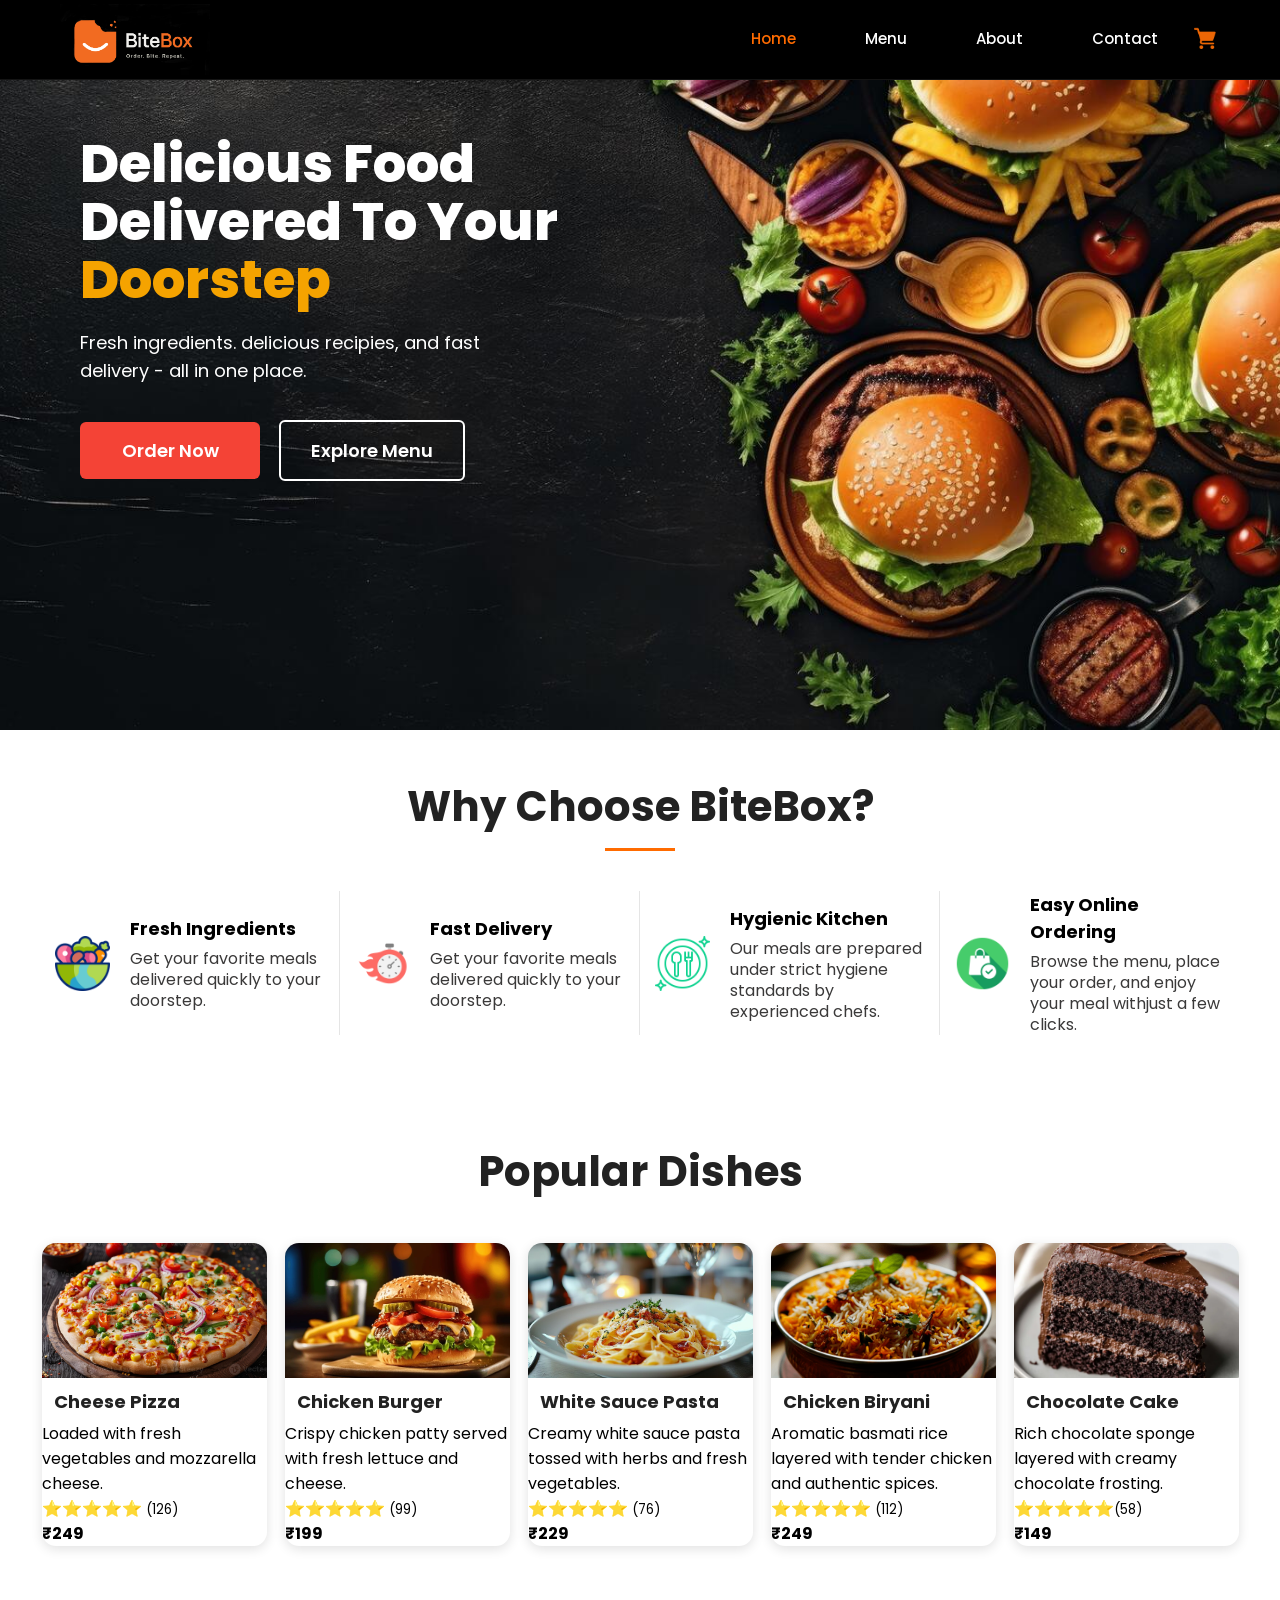
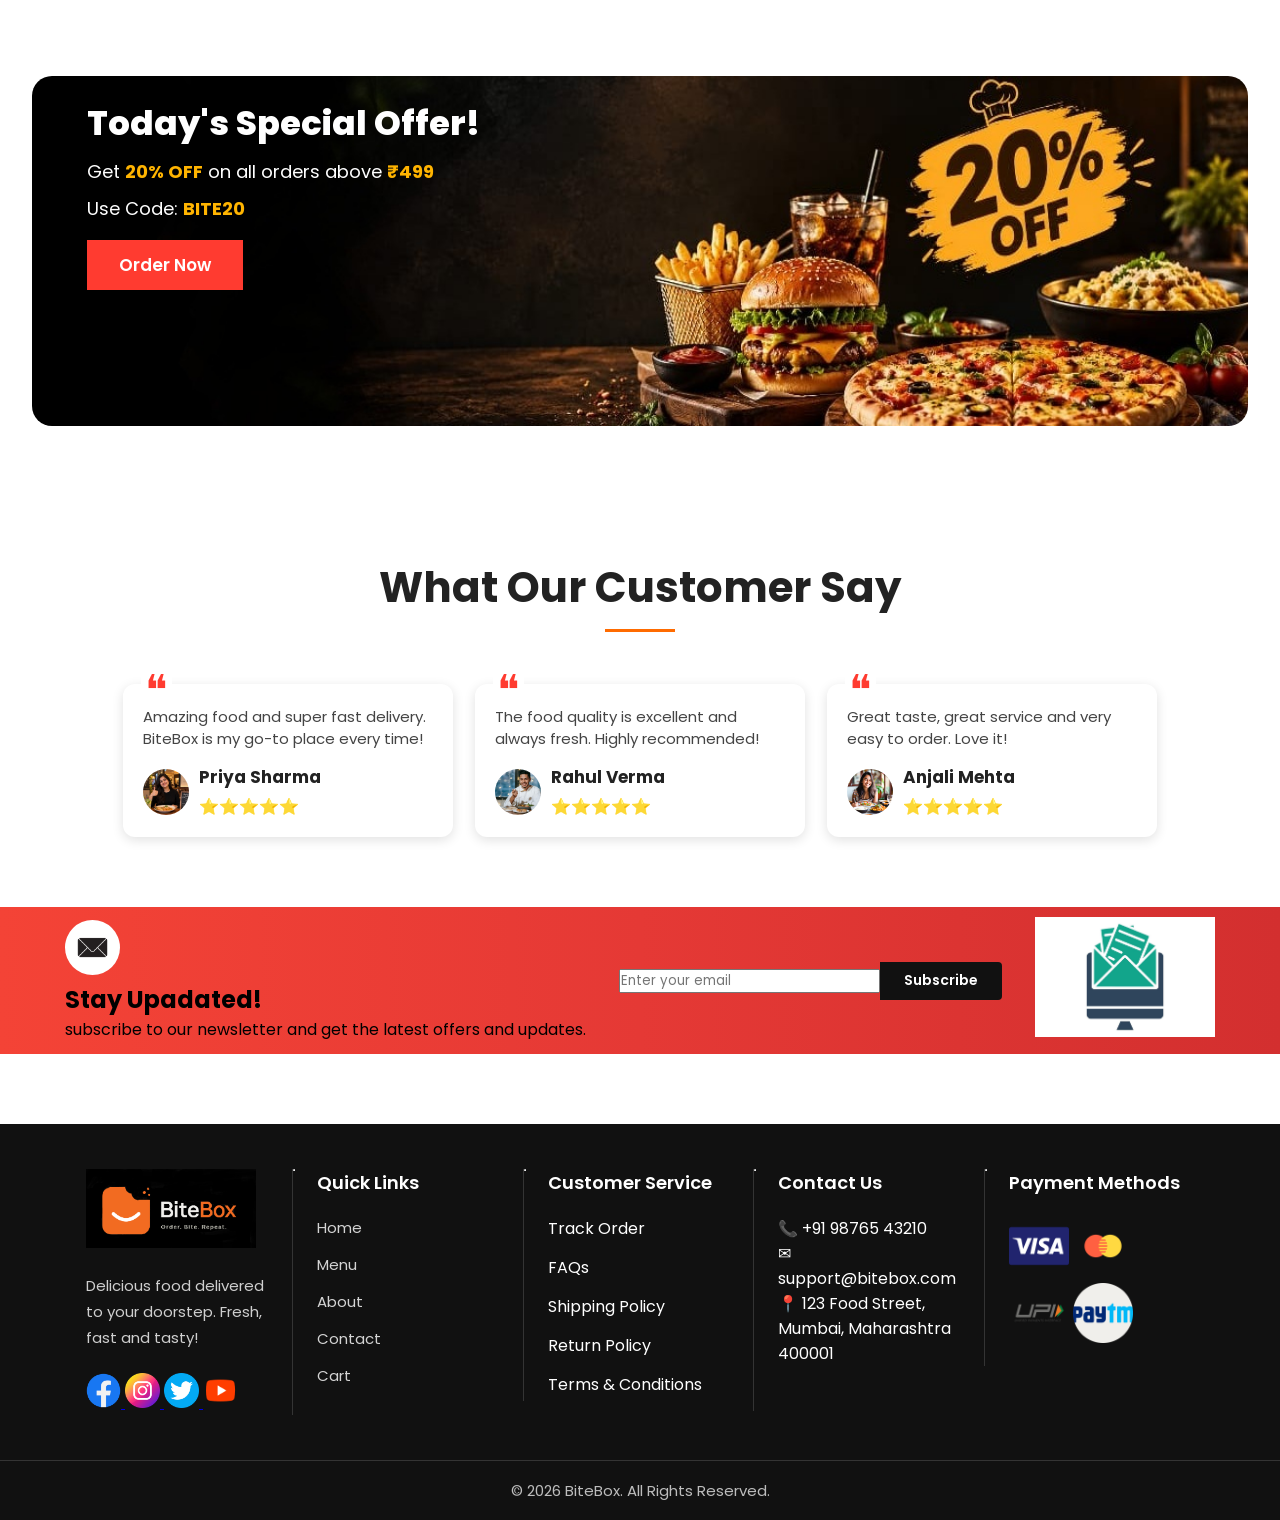
==== commit 22f81ab6: "upadated all pages with responsive" ====
--- a/index.html
+++ b/index.html
@@ -203,87 +203,85 @@
         </section>
 
 
-        <footer>
-            <div class="footer-container">
-
-                
-                <section>
-                    <img src="assets/icon/bb.png" alt="BiteBox Logo" width="180">
-                    <p> Delicious food delivered to your doorstep.
-                        Fresh, fast and tasty!
-                    </p>
-                    
-                    <a href="#">
-                        <img src="assets/image/fb.png" alt="Facebook" width="35" height="35">
-                    </a>
-                    
-                    <a href="#">
-                        <img src="assets/image/insta.jpg" alt="Instagram" width="35" height="35">
-                    </a>
-                    
-                    <a href="#">
-                        <img src="assets/image/twit.webp" alt="Twitter" width="35" height="35">
-                    </a>
-                    
-                    <a href="#">
-                        <img src="assets/image/yt.png" alt="YouTube" width="35" height="35">
-                    </a>
-                </section>
-                
-                <hr>
-                
-                
-                <section>
-                    <h3>Quick Links</h3>
-                    <ul>
-                        <li><a href="index.html">Home</a></li>
-                        <li><a href="menu.html">Menu</a></li>
-                        <li><a href="about.html">About</a></li>
-                        <li><a href="contact.html">Contact</a></li>
-                        <li><a href="cart.html">Cart</a></li>
-                    </ul>
-                </section>
-                
-                <hr>
-                
-                
-                <section>
-                    <h3>Customer Service</h3>
-                    <ul>
-                        <li>Track Order</li>
-                        <li>FAQs</li>
-                        <li>Shipping Policy</li>
-                        <li>Return Policy</li>
-                        <li>Terms & Conditions</li>
-                    </ul>
-                </section>
-                
-                <hr>
-                
-                
-                <section>
-                    <h3>Contact Us</h3>
-                    <p>📞 +91 98765 43210</p>
-                    <p>✉ support@bitebox.com</p>
-                    <p>📍 123 Food Street, Mumbai, Maharashtra 400001 </p>
-                </section>
-                
-                <hr>
-                
-                
-                <section>
-                    <h3>Payment Methods</h3>
-                    <img src="assets/image/visa.png" alt="Visa" width="60">
-                    <img src="assets/image/ms.png" alt="MasterCard" width="60">
-                    <img src="assets/image/upi.webp" alt="UPI" width="60">
-                    <img src="assets/image/pt.png" alt="Paytm" width="60">
-                </section>
-
-            <hr>
-        </div>
-            <p> © 2026 BiteBox. All Rights Reserved. </p>
-
-        </footer>
+       <footer>
+        <div class="footer-container">
+
+            <section>
+                <img src="assets/icon/bb.png" alt="BiteBox Logo" width="180">
+                <p> Delicious food delivered to your doorstep.
+                Fresh, fast and tasty!
+            </p>
+
+            <a href="#">
+                <img src="assets/icon/communication.png" alt="Facebook" width="35" height="35">
+            </a>
+
+            <a href="#">
+                <img src="assets/icon/instagram.png" alt="Instagram" width="35" height="35">
+            </a>
+
+            <a href="#">
+                <img src="assets/icon/twitter.png" alt="Twitter" width="35" height="35">
+            </a>
+
+            <a href="#">
+                <img src="assets/icon/yt.png" alt="YouTube" width="35" height="35">
+            </a>
+        </section>
+
+        <hr>
+
+
+        <section>
+            <h3>Quick Links</h3>
+            <ul>
+                <li><a href="index.html">Home</a></li>
+                <li><a href="menu.html">Menu</a></li>
+                <li><a href="about.html">About</a></li>
+                <li><a href="contact.html">Contact</a></li>
+                <li><a href="cart.html">Cart</a></li>
+            </ul>
+        </section>
+
+        <hr>
+
+
+        <section>
+            <h3>Customer Service</h3>
+            <ul>
+                <li>Track Order</li>
+                <li>FAQs</li>
+                <li>Shipping Policy</li>
+                <li>Return Policy</li>
+                <li>Terms & Conditions</li>
+            </ul>
+        </section>
+        
+        <hr>
+        
+        
+        <section>
+            <h3>Contact Us</h3>
+            <p>📞 +91 98765 43210</p>
+            <p>✉ support@bitebox.com</p>
+            <p>📍 123 Food Street, Mumbai, Maharashtra 400001 </p>
+        </section>
+        
+        <hr>
+        
+        
+        <section>
+            <h3>Payment Methods</h3>
+            <img src="assets/icon/visa.png" alt="Visa" width="60">
+            <img src="assets/icon/mastercard.png" alt="MasterCard" width="60">
+            <img src="assets/icon/upi.png" alt="UPI" width="60">
+            <img src="assets/icon/paytm.png" alt="Paytm" width="60">
+        </section>
+        
+    </div>
+        <p> © 2026 BiteBox. All Rights Reserved. </p>
+
+    </footer>
     </main>
 </body>
 
--- a/css/style.css
+++ b/css/style.css
@@ -786,7 +786,7 @@
 }
 }
 
-
+/* ------------------------------------------ */
 @media (max-width:767px){
     #home-hero{
         position: relative;
--- a/css/responsive.css
+++ b/css/responsive.css
@@ -52,6 +52,51 @@
         width: 18px;
         height: 18px
     };
+
+    .footer-container {
+        width: 90%;
+        padding: 30px 0;
+        display: grid;
+        grid-template-columns: 1fr 1fr;
+        gap: 28px 16px;
+    }
+
+    .footer-container section {
+        width: 100%;
+        padding: 0;
+        border-right: none;
+    }
+
+    /* Make the logo and social links use the full row */
+    .footer-container section:first-of-type {
+        grid-column: 1 / -1;
+    }
+
+    /* Hide the horizontal rules between footer sections */
+    .footer-container > hr {
+        display: none;
+    }
+
+    .footer-container h3 {
+        font-size: 16px;
+        margin-bottom: 12px;
+    }
+
+    .footer-container section p,
+    .footer-container ul li,
+    .footer-container ul li a {
+        font-size: 13px;
+    }
+
+    .payment-icons img {
+        width: 45px;
+    }
+
+    footer > p {
+        padding: 14px 12px;
+        font-size: 12px;
+    }
+
 }
 
 
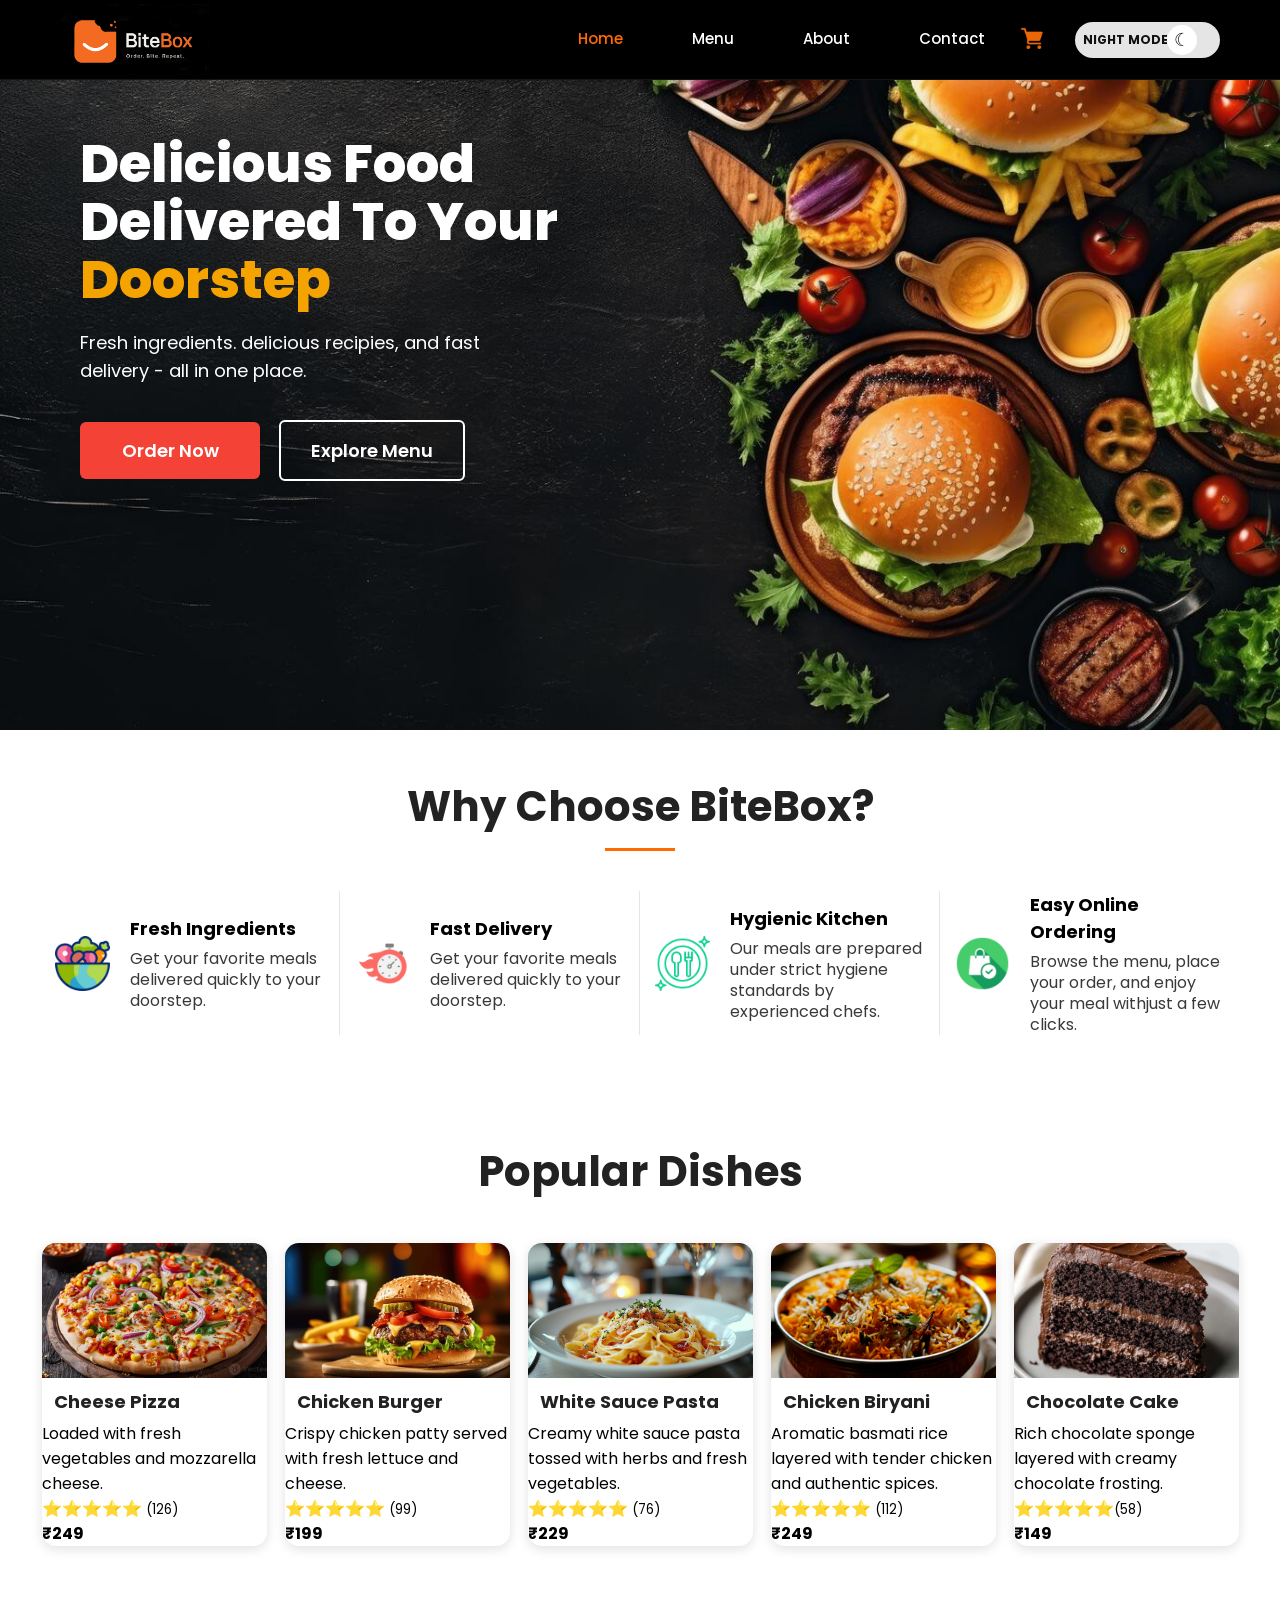
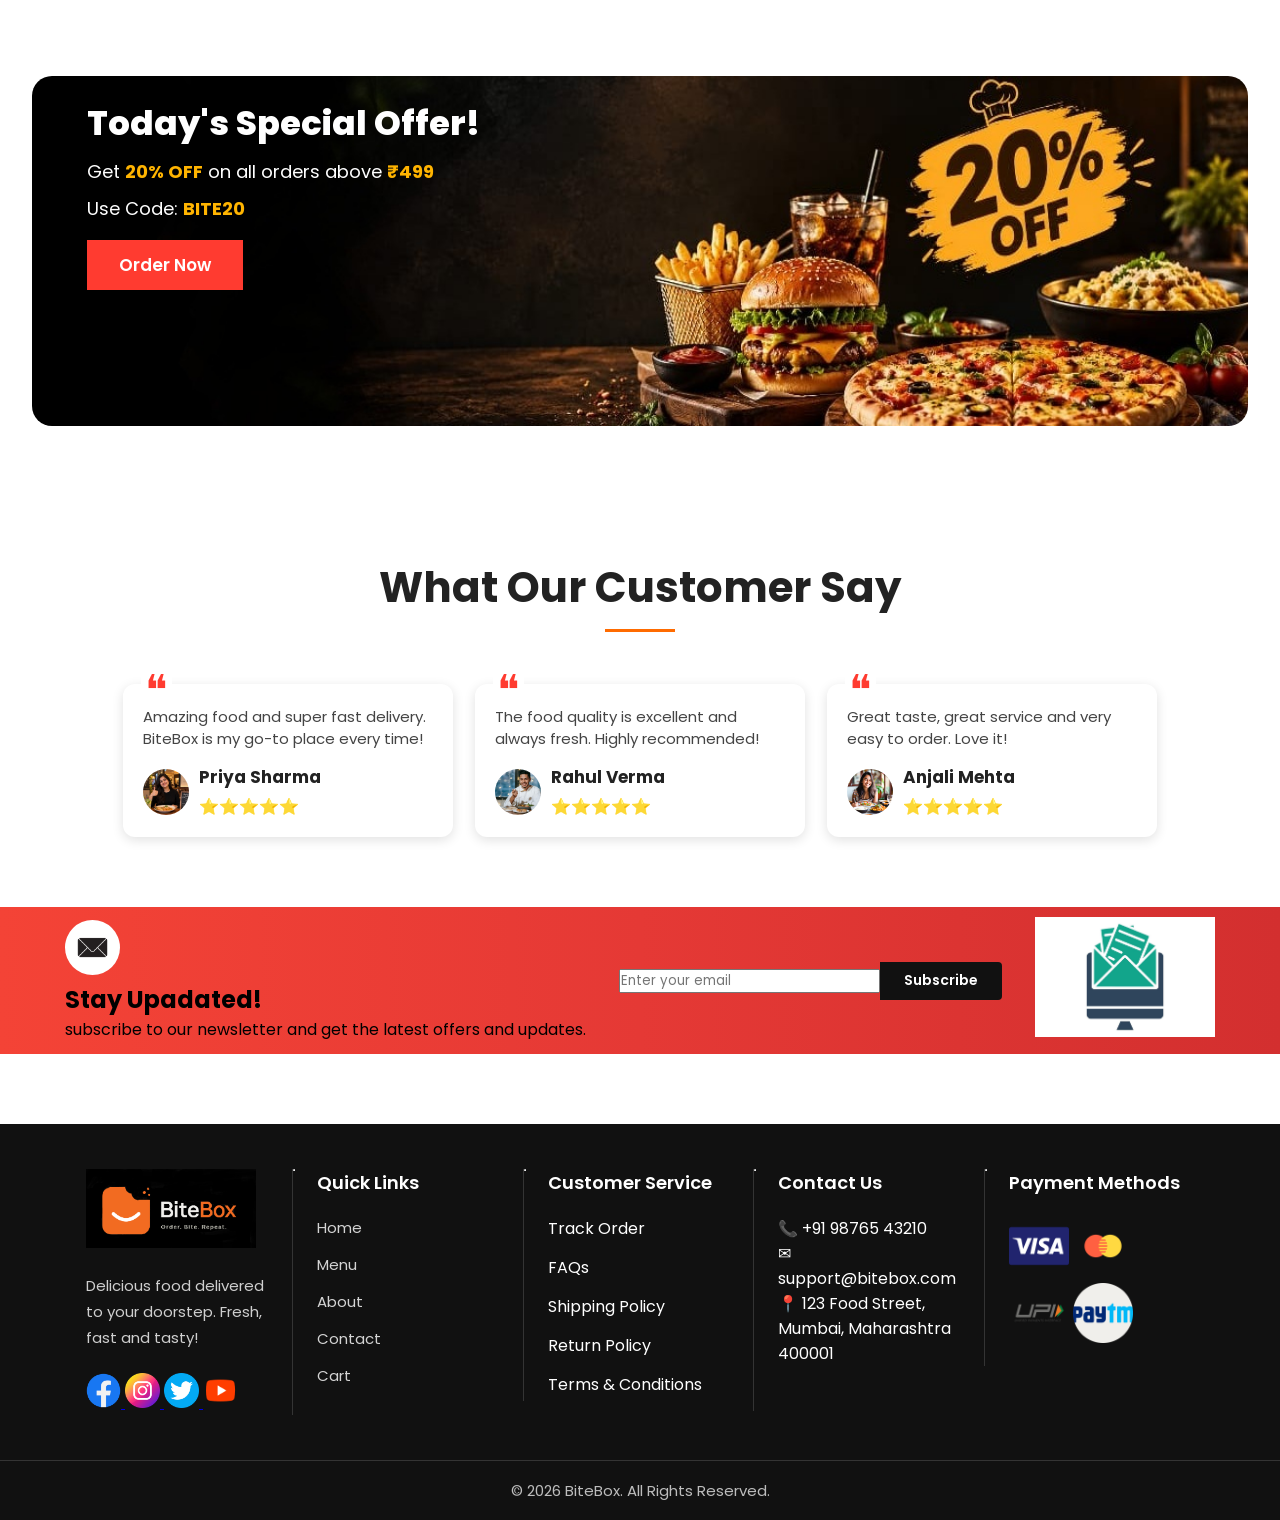
==== commit c6d1aa14: "dark theme added" ====
--- a/index.html
+++ b/index.html
@@ -6,10 +6,14 @@
     <meta name="viewport" content="width=device-width, initial-scale=1.0">
     <title>BiteBox</title>
     <link rel="stylesheet" href="css/style.css">
-<link rel="preconnect" href="https://fonts.googleapis.com">
-<link rel="preconnect" href="https://fonts.gstatic.com" crossorigin>
-<link href="https://fonts.googleapis.com/css2?family=Lobster+Two:ital,wght@0,400;0,700;1,400;1,700&family=Poppins:ital,wght@0,100;0,200;0,300;0,400;0,500;0,600;0,700;0,800;0,900;1,100;1,200;1,300;1,400;1,500;1,600;1,700;1,800;1,900&display=swap" rel="stylesheet">
-<link rel="stylesheet" href="css/responsive.css">
+    <link rel="preconnect" href="https://fonts.googleapis.com">
+    <link rel="preconnect" href="https://fonts.gstatic.com" crossorigin>
+    <link
+        href="https://fonts.googleapis.com/css2?family=Lobster+Two:ital,wght@0,400;0,700;1,400;1,700&family=Poppins:ital,wght@0,100;0,200;0,300;0,400;0,500;0,600;0,700;0,800;0,900;1,100;1,200;1,300;1,400;1,500;1,600;1,700;1,800;1,900&display=swap"
+        rel="stylesheet">
+    <link rel="stylesheet" href="css/responsive.css">
+
+    <link rel="stylesheet" href="./css/dark-mode.css">
 </head>
 
 <body>
@@ -24,6 +28,12 @@
             <a href="cart.html">
                 <img src="assets/icon/cart.png" alt="cart-icon" width="22" height="22">
             </a>
+
+
+            <button type="button" id="theme-toggle" class="theme-toggle">
+                <span class="theme-icon">☀</span>
+                <span class="theme-text"> DAY MODE</span>
+            </button>
         </nav>
     </header>
 
@@ -49,7 +59,7 @@
                     <h3>Fresh Ingredients</h3>
                     <p>Get your favorite meals delivered quickly to your doorstep.</p>
                 </div>
-                </article>
+            </article>
 
             <article>
                 <img src="assets/icon/quick.png" alt="Fast Delivery" width="80">
@@ -131,22 +141,22 @@
             </article>
         </section>
 
-         <!--Todays Special Offers -->
-            <section id="offer">
-
-                <div class="offer-content">
-                    <h2>Today's Special Offer!</h2>
-                    <p> Get <strong>20% OFF</strong> on all orders above 
-                        <strong>₹499</strong>
-                    </p>
-                    <p> Use Code: <strong>BITE20</strong> </p>
-                    <a href="menu.html"> Order Now </a>
-                </div>
-            </section>
+        <!--Todays Special Offers -->
+        <section id="offer">
+
+            <div class="offer-content">
+                <h2>Today's Special Offer!</h2>
+                <p> Get <strong>20% OFF</strong> on all orders above
+                    <strong>₹499</strong>
+                </p>
+                <p> Use Code: <strong>BITE20</strong> </p>
+                <a href="menu.html"> Order Now </a>
+            </div>
+        </section>
 
         <section id="reviews">
             <h2>What Our Customer Say</h2>
-            
+
             <article>
                 <p>Amazing food and super fast delivery. BiteBox is my go-to place every time!</p>
                 <div class="customer">
@@ -203,86 +213,88 @@
         </section>
 
 
-       <footer>
-        <div class="footer-container">
-
-            <section>
-                <img src="assets/icon/bb.png" alt="BiteBox Logo" width="180">
-                <p> Delicious food delivered to your doorstep.
-                Fresh, fast and tasty!
-            </p>
-
-            <a href="#">
-                <img src="assets/icon/communication.png" alt="Facebook" width="35" height="35">
-            </a>
-
-            <a href="#">
-                <img src="assets/icon/instagram.png" alt="Instagram" width="35" height="35">
-            </a>
-
-            <a href="#">
-                <img src="assets/icon/twitter.png" alt="Twitter" width="35" height="35">
-            </a>
-
-            <a href="#">
-                <img src="assets/icon/yt.png" alt="YouTube" width="35" height="35">
-            </a>
-        </section>
-
-        <hr>
-
-
-        <section>
-            <h3>Quick Links</h3>
-            <ul>
-                <li><a href="index.html">Home</a></li>
-                <li><a href="menu.html">Menu</a></li>
-                <li><a href="about.html">About</a></li>
-                <li><a href="contact.html">Contact</a></li>
-                <li><a href="cart.html">Cart</a></li>
-            </ul>
-        </section>
-
-        <hr>
-
-
-        <section>
-            <h3>Customer Service</h3>
-            <ul>
-                <li>Track Order</li>
-                <li>FAQs</li>
-                <li>Shipping Policy</li>
-                <li>Return Policy</li>
-                <li>Terms & Conditions</li>
-            </ul>
-        </section>
-        
-        <hr>
-        
-        
-        <section>
-            <h3>Contact Us</h3>
-            <p>📞 +91 98765 43210</p>
-            <p>✉ support@bitebox.com</p>
-            <p>📍 123 Food Street, Mumbai, Maharashtra 400001 </p>
-        </section>
-        
-        <hr>
-        
-        
-        <section>
-            <h3>Payment Methods</h3>
-            <img src="assets/icon/visa.png" alt="Visa" width="60">
-            <img src="assets/icon/mastercard.png" alt="MasterCard" width="60">
-            <img src="assets/icon/upi.png" alt="UPI" width="60">
-            <img src="assets/icon/paytm.png" alt="Paytm" width="60">
-        </section>
-        
-    </div>
-        <p> © 2026 BiteBox. All Rights Reserved. </p>
-
-    </footer>
+        <footer>
+            <div class="footer-container">
+
+                <section>
+                    <img src="assets/icon/bb.png" alt="BiteBox Logo" width="180">
+                    <p> Delicious food delivered to your doorstep.
+                        Fresh, fast and tasty!
+                    </p>
+
+                    <a href="#">
+                        <img src="assets/icon/communication.png" alt="Facebook" width="35" height="35">
+                    </a>
+
+                    <a href="#">
+                        <img src="assets/icon/instagram.png" alt="Instagram" width="35" height="35">
+                    </a>
+
+                    <a href="#">
+                        <img src="assets/icon/twitter.png" alt="Twitter" width="35" height="35">
+                    </a>
+
+                    <a href="#">
+                        <img src="assets/icon/yt.png" alt="YouTube" width="35" height="35">
+                    </a>
+                </section>
+
+                <hr>
+
+
+                <section>
+                    <h3>Quick Links</h3>
+                    <ul>
+                        <li><a href="index.html">Home</a></li>
+                        <li><a href="menu.html">Menu</a></li>
+                        <li><a href="about.html">About</a></li>
+                        <li><a href="contact.html">Contact</a></li>
+                        <li><a href="cart.html">Cart</a></li>
+                    </ul>
+                </section>
+
+                <hr>
+
+
+                <section>
+                    <h3>Customer Service</h3>
+                    <ul>
+                        <li>Track Order</li>
+                        <li>FAQs</li>
+                        <li>Shipping Policy</li>
+                        <li>Return Policy</li>
+                        <li>Terms & Conditions</li>
+                    </ul>
+                </section>
+
+                <hr>
+
+
+                <section>
+                    <h3>Contact Us</h3>
+                    <p>📞 +91 98765 43210</p>
+                    <p>✉ support@bitebox.com</p>
+                    <p>📍 123 Food Street, Mumbai, Maharashtra 400001 </p>
+                </section>
+
+                <hr>
+
+
+                <section>
+                    <h3>Payment Methods</h3>
+                    <img src="assets/icon/visa.png" alt="Visa" width="60">
+                    <img src="assets/icon/mastercard.png" alt="MasterCard" width="60">
+                    <img src="assets/icon/upi.png" alt="UPI" width="60">
+                    <img src="assets/icon/paytm.png" alt="Paytm" width="60">
+                </section>
+
+            </div>
+            <p> © 2026 BiteBox. All Rights Reserved. </p>
+
+        </footer>
     </main>
+
+    <script src="js/script.js"></script>
 </body>
 
 </html>
--- a/css/style.css
+++ b/css/style.css
@@ -44,6 +44,7 @@
     border-bottom:3px solid transparent;
 }
 
+
 .cart-icon img{
     display:block;
     width:22px;
@@ -788,6 +789,9 @@
 
 /* ------------------------------------------ */
 @media (max-width:767px){
+    *{
+        box-sizing: border-box;
+    }
     #home-hero{
         position: relative;
         overflow: hidden;
@@ -1010,4 +1014,4 @@
 .newsletter-image{
     display: none;
 }
-}+}
--- a/css/responsive.css
+++ b/css/responsive.css
@@ -21,6 +21,9 @@
 /* Mobile */
 
 @media (max-width: 767px){
+    body{
+       width:min-content;
+    }
     header{
         height: auto;
         padding: 20px;
@@ -54,11 +57,11 @@
     };
 
     .footer-container {
-        width: 90%;
+        width: 100%;
         padding: 30px 0;
         display: grid;
         grid-template-columns: 1fr 1fr;
-        gap: 28px 16px;
+        gap: 28px 20px;
     }
 
     .footer-container section {
--- a/css/dark-mode.css
+++ b/css/dark-mode.css
@@ -0,0 +1,618 @@
+/* toggle button theme */
+.theme-toggle {
+    width: 145px;
+    height: 36px;
+    border: none;
+     border-radius: 20px;
+    background-color: #e5e5e5;
+    position: relative;
+    padding: 3px;
+    cursor: pointer;
+    display: flex;
+    align-items: center;
+    box-sizing: border-box;
+    overflow: hidden;
+}
+
+.theme-text {
+    position: absolute;
+    left: 8px;
+    right: 38px;
+    font-size: 12px;
+    font-weight: 700;
+    color: #111111;
+    white-space: nowrap;
+    text-align: left;
+    transition: all 0.35s ease-in-out;
+}
+
+.theme-icon {
+    position: absolute;
+    top: 3px;
+    left: 92px;
+    width: 30px;
+    height: 30px;
+    border-radius: 50%;
+    background-color: white;
+        display: flex;
+    align-items: center;
+    justify-content: center;
+    font-size: 18px;
+    color: #111111;
+    transition: transform 0.35s ease-in-out;
+    z-index: 2;
+}
+
+.dark-theme .theme-icon {
+    transform: translateX(-89px);
+}
+
+.dark-theme .theme-text {
+    left: 38px;
+    right: 16px;
+    text-align: right;
+}
+
+.theme-toggle:hover .theme-icon {
+    transform: scale(1.05);
+}
+
+/* Keep smooth movement in Night Mode */
+.dark-theme .theme-toggle:hover .theme-icon {
+    transform: translateX(-89px) scale(1.05);
+}
+
+
+
+
+
+/* =========================================================
+   NIGHT MODE - WHOLE PAGE
+   ========================================================= */
+
+
+body.dark-theme {
+    background: #121212;
+    color: #ffffff;
+}
+
+
+
+
+/* =========================================================
+   HEADER
+   ========================================================= */
+
+
+body.dark-theme header {
+    background: #000000;
+}
+
+
+
+
+/* =========================================================
+   HOME PAGE
+   ========================================================= */
+
+
+body.dark-theme #features,
+body.dark-theme #popular-dishes,
+body.dark-theme #reviews {
+    background: #121212 !important;
+}
+
+
+
+
+/* Features */
+
+
+body.dark-theme #features h2,
+body.dark-theme #features article h3 {
+    color: #ffffff !important;
+}
+
+
+body.dark-theme #features article p {
+    color: #cccccc !important;
+}
+
+
+body.dark-theme #features article {
+    border-right-color: #333333;
+}
+
+
+
+
+/* Popular Dishes */
+
+
+body.dark-theme #popular-dishes h2 {
+    color: #ffffff !important;
+}
+
+
+body.dark-theme #popular-dishes article {
+    background: #1e1e1e !important;
+}
+
+
+body.dark-theme #popular-dishes article h3 {
+    color: #ffffff !important;
+}
+
+
+body.dark-theme #popular-dishes .ratings small {
+    color: #bbbbbb !important;
+}
+
+
+
+
+/* Reviews */
+
+
+body.dark-theme #reviews h2 {
+    color: #ffffff !important;
+}
+
+
+body.dark-theme #reviews article {
+    background: #1e1e1e !important;
+}
+
+
+body.dark-theme #reviews article > p {
+    color: #cccccc !important;
+}
+
+
+body.dark-theme #reviews .customer h3 {
+    color: #ffffff !important;
+}
+
+
+
+
+/* =========================================================
+   MENU PAGE
+   ========================================================= */
+
+
+body.dark-theme #categories,
+body.dark-theme #menu-items {
+    background: #121212 !important;
+}
+
+
+
+
+/* Categories */
+
+
+body.dark-theme #categories h2,
+body.dark-theme #categories article h3 {
+    color: #ffffff !important;
+}
+
+
+body.dark-theme #categories article img {
+    background: #1e1e1e;
+    border-color: #333333;
+}
+
+
+body.dark-theme #menu-items h2{
+    color: white;
+}
+
+
+
+
+/* Menu Cards */
+
+
+body.dark-theme #menu-items article {
+    background: #1e1e1e !important;
+    border-color: #333333 !important;
+}
+
+
+body.dark-theme #menu-items article h3 {
+    color: #ffffff !important;
+}
+
+
+body.dark-theme #menu-items .rating small {
+    color: #bbbbbb !important;
+}
+
+
+body.dark-theme #menu-items .price {
+    color: #ffffff !important;
+}
+
+
+
+
+/* Add To Cart */
+
+
+body.dark-theme #menu-items article button {
+    background: #1e1e1e;
+    color: #ff6b00;
+    border-color: #ff6b00;
+}
+
+
+
+
+/* =========================================================
+   ABOUT PAGE
+   ========================================================= */
+
+
+body.dark-theme #story,
+body.dark-theme #mission-vision,
+body.dark-theme #chefs,
+body.dark-theme #statistics {
+    background: #121212 !important;
+}
+
+
+
+
+/* Our Story */
+
+
+body.dark-theme .story-content h2 {
+    color: #ffffff !important;
+}
+
+
+body.dark-theme .story-content p {
+    color: #cccccc !important;
+}
+
+
+body.dark-theme .story-features h4 {
+    color: #ffffff !important;
+}
+
+
+body.dark-theme .story-features article p {
+    color: #bbbbbb !important;
+}
+
+
+body.dark-theme .feature-icon {
+    background: #2a211f !important;
+}
+
+
+
+
+/* Mission & Vision */
+
+
+body.dark-theme #mission-vision > h2 {
+    color: #ffffff !important;
+}
+
+
+body.dark-theme #mission-vision article {
+    background: #1e1e1e !important;
+    border-color: #3a3a3a !important;
+}
+
+
+body.dark-theme #mission-vision article h3 {
+    color: #ffffff !important;
+}
+
+
+body.dark-theme #mission-vision article p {
+    color: #cccccc !important;
+}
+
+
+body.dark-theme #mission-vision article img {
+    background: #2a211f !important;
+}
+
+
+
+
+/* Chefs */
+
+
+body.dark-theme #chefs > h2 {
+    color: #ffffff !important;
+}
+
+
+body.dark-theme #chefs article {
+    background: #1e1e1e !important;
+}
+
+
+body.dark-theme #chefs article h3 {
+    color: #ffffff !important;
+}
+
+
+body.dark-theme #chefs article p {
+    color: #cccccc !important;
+}
+
+
+
+
+/* Statistics */
+
+
+body.dark-theme #statistics > h2 {
+    color: #ffffff !important;
+}
+
+
+
+
+/* =========================================================
+   CONTACT PAGE
+   ========================================================= */
+
+
+body.dark-theme #contact-info,
+body.dark-theme #contact-details,
+body.dark-theme #google-map {
+    background: #121212 !important;
+}
+
+
+
+
+/* Contact Heading */
+
+
+body.dark-theme #contact-info .section-title h2 {
+    color: #ffffff !important;
+}
+
+
+
+
+/* Contact Cards */
+
+
+body.dark-theme .contact-container article {
+    background: #1e1e1e !important;
+    color: #ffffff;
+}
+
+
+body.dark-theme .contact-container article h3 {
+    color: #ffffff !important;
+}
+
+
+body.dark-theme .contact-container article p {
+    color: #cccccc !important;
+}
+
+
+
+
+/* Contact Details */
+
+
+body.dark-theme #contact-details {
+    background: #1b1816 !important;
+}
+
+
+
+
+/* Business Hours */
+
+
+body.dark-theme .business-card h2 {
+    color: #ffffff !important;
+}
+
+
+body.dark-theme .business-card td {
+    color: #cccccc !important;
+}
+
+
+body.dark-theme .business-card td:last-child {
+    color: #ffffff !important;
+}
+
+
+
+
+/* Event Card */
+
+
+body.dark-theme .event-card {
+    background: #24201e !important;
+    border-color: #3a3a3a !important;
+}
+
+
+body.dark-theme .event-card h3 {
+    color: #ffffff !important;
+}
+
+
+body.dark-theme .event-card p {
+    color: #cccccc !important;
+}
+
+
+
+
+/* Contact Form */
+
+
+body.dark-theme .right-column h2 {
+    color: #ffffff !important;
+}
+
+
+body.dark-theme .form-row input,
+body.dark-theme #contact-details textarea {
+    background: #1e1e1e !important;
+    color: #ffffff !important;
+    border-color: #444444 !important;
+}
+
+
+body.dark-theme .form-row input::placeholder,
+body.dark-theme #contact-details textarea::placeholder {
+    color: #999999 !important;
+}
+
+
+
+
+/* Google Map */
+
+
+body.dark-theme #google-map .section-title h2 {
+    color: #ffffff !important;
+}
+
+
+body.dark-theme #google-map .section-title p {
+    color: #cccccc !important;
+}
+
+
+
+
+/* =========================================================
+   CART PAGE
+   ========================================================= */
+
+
+body.dark-theme #cart-details {
+    background: #121212 !important;
+}
+
+
+
+
+/* Shopping Cart */
+
+
+body.dark-theme #shopping-cart {
+    background: #1e1e1e !important;
+    border-color: #333333 !important;
+}
+
+
+body.dark-theme #shopping-cart thead {
+    background: #2a211c !important;
+}
+
+
+body.dark-theme #shopping-cart th {
+    color: #ffffff !important;
+}
+
+
+body.dark-theme #shopping-cart td {
+    border-top-color: #333333 !important;
+}
+
+
+body.dark-theme .cart-item h3 {
+    color: #ffffff !important;
+}
+
+
+body.dark-theme .cart-item p {
+    color: #bbbbbb !important;
+}
+
+
+
+
+/* Quantity Box */
+
+
+body.dark-theme .quantity-box {
+    background: #1e1e1e !important;
+    border-color: #444444 !important;
+}
+
+
+body.dark-theme .quantity-box button {
+    background: #1e1e1e !important;
+    color: #ffffff !important;
+}
+
+
+body.dark-theme .quantity-box span {
+    color: #ffffff !important;
+}
+
+
+
+
+/* Cart Hover */
+
+
+body.dark-theme #shopping-cart tbody tr:hover {
+    background: #252525 !important;
+}
+
+
+
+
+/* Order Summary */
+
+
+body.dark-theme #order-summary {
+    background: #1e1e1e !important;
+    border-color: #333333 !important;
+}
+
+
+body.dark-theme #order-summary h2,
+body.dark-theme #order-summary h3 {
+    color: #ffffff !important;
+}
+
+
+body.dark-theme #order-summary p {
+    color: #cccccc !important;
+}
+
+
+body.dark-theme #order-summary hr {
+    border-top-color: #444444 !important;
+}
+
+
+
+
+/* Cart Actions */
+
+
+body.dark-theme #cart-actions a {
+    background: #1e1e1e !important;
+    color: #ffffff !important;
+    border-color: #444444 !important;
+}
+
+
+.theme-loading .theme-icon,
+.theme-loading .theme-text {
+    transition: none !important;
+}
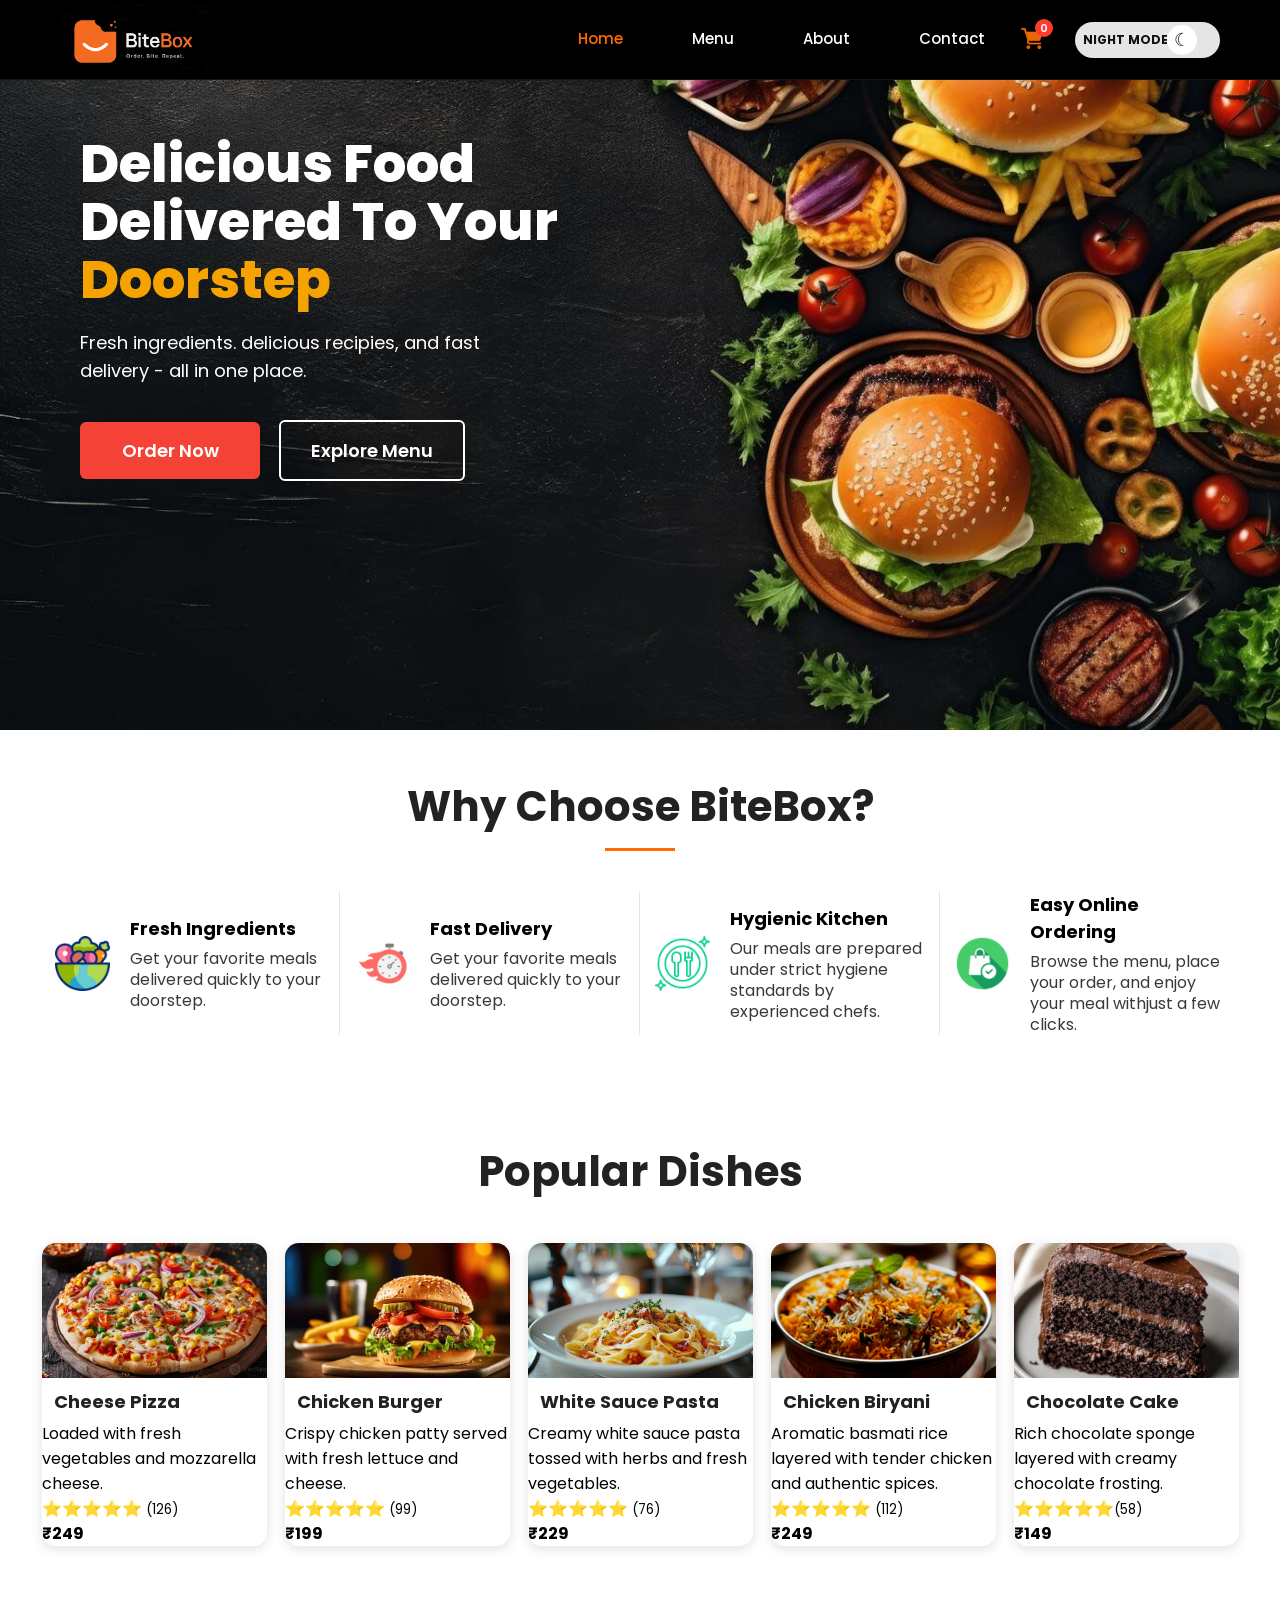
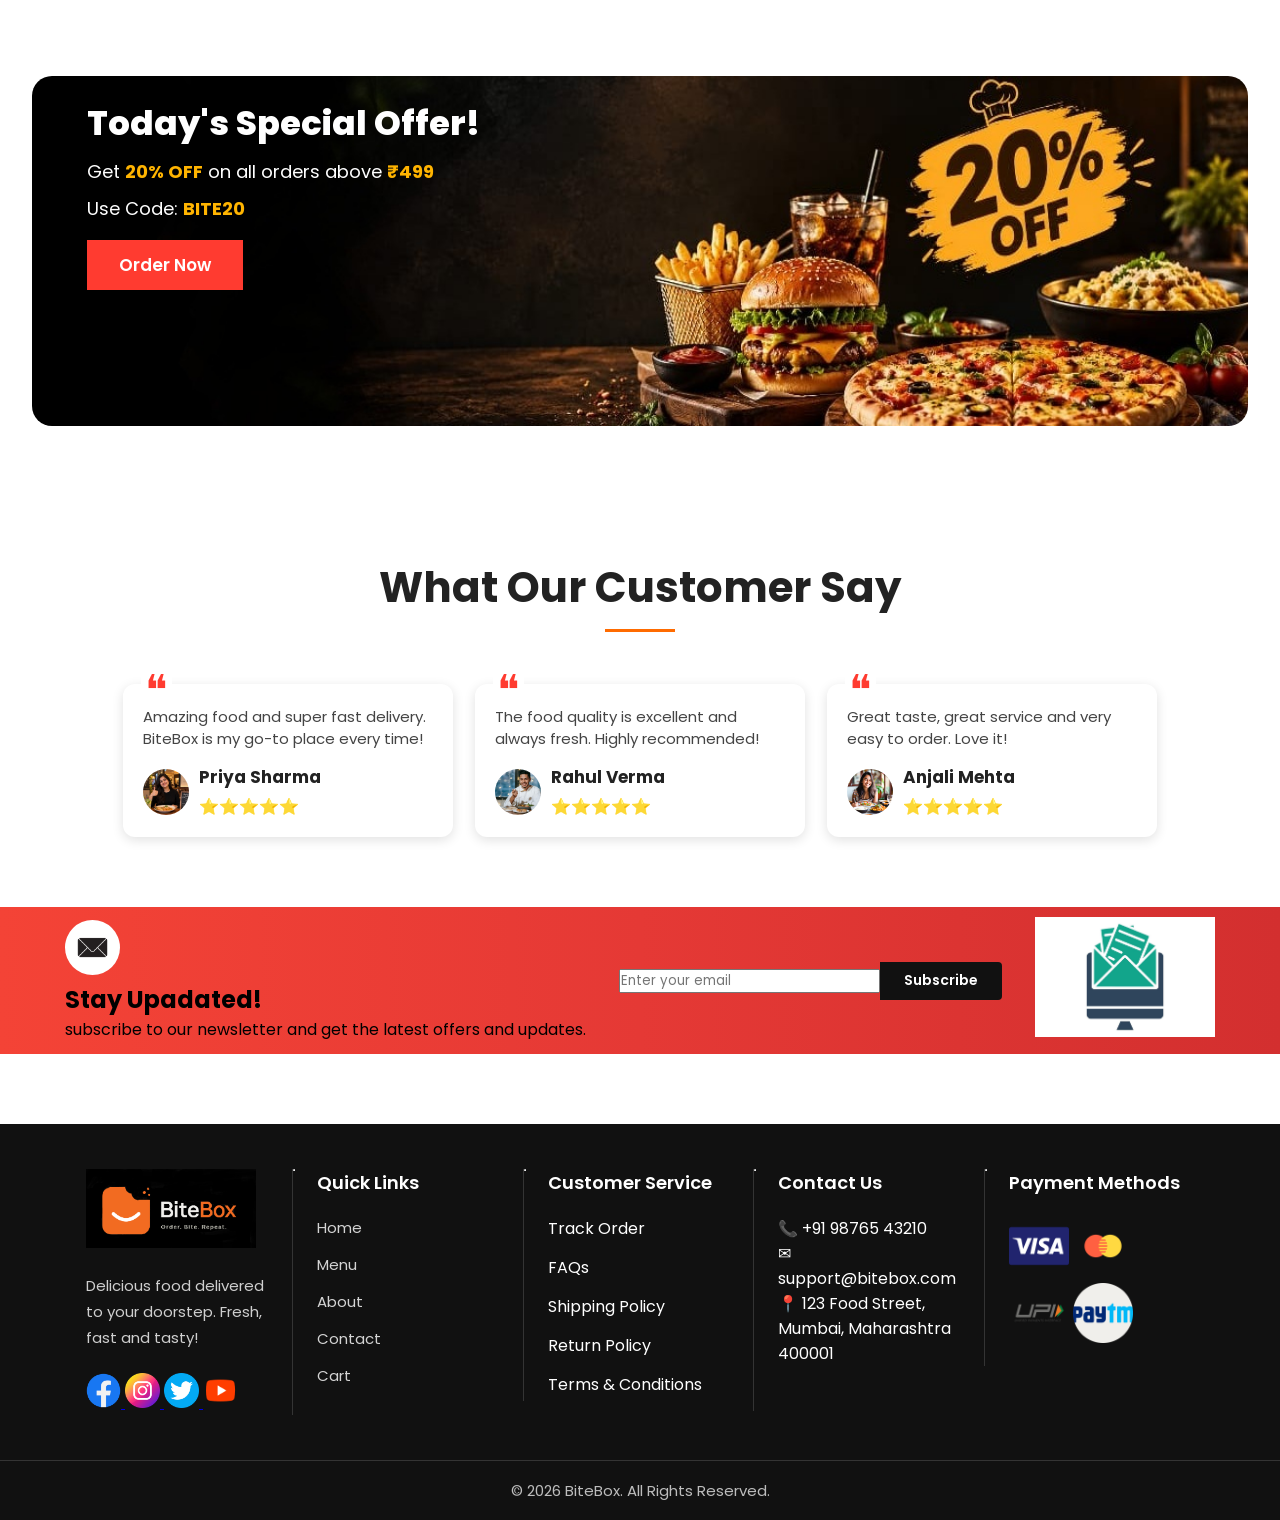
==== commit 666ca6b8: "contact page manipulation done" ====
--- a/index.html
+++ b/index.html
@@ -25,8 +25,11 @@
             <a href="menu.html" target="_blank">Menu</a> |
             <a href="about.html" target="_blank">About</a> |
             <a href="contact.html" target="_blank">Contact</a>
-            <a href="cart.html">
-                <img src="assets/icon/cart.png" alt="cart-icon" width="22" height="22">
+            <a href="cart.html" class="cart-icon">
+                <span class="cart-wrapper">
+                    <img src="assets/icon/cart.png" alt="Cart Icon" width="22" height="22">
+                    <span id="cart-count">0</span>
+                </span>
             </a>
 
 
--- a/css/style.css
+++ b/css/style.css
@@ -49,6 +49,27 @@
     display:block;
     width:22px;
     height:22px;
+}
+
+.cart-wrapper {
+    position: relative;
+    display: inline-flex;
+}
+
+#cart-count {
+    position: absolute;
+    top: -8px;
+    right: -10px;
+    width: 18px;
+    height: 18px;
+    background: #ff3b30;
+    color: #ffffff;
+    border-radius: 50%;
+    font-size: 11px;
+    font-weight: 600;
+    display: flex;
+    align-items: center;
+    justify-content: center;
 }
 
 header nav a:hover{
--- a/css/dark-mode.css
+++ b/css/dark-mode.css
@@ -66,13 +66,14 @@
 
 
 
+
 /* =========================================================
    NIGHT MODE - WHOLE PAGE
    ========================================================= */
 
 
 body.dark-theme {
-    background: #121212;
+    background: #000000;
     color: #ffffff;
 }
 
@@ -301,9 +302,12 @@
     color: #ffffff !important;
 }
 
+body.dark-theme .mv-container{
+    background-color: #000000 !important;
+}
 
 body.dark-theme #mission-vision article {
-    background: #1e1e1e !important;
+    background: #000000 !important;
     border-color: #3a3a3a !important;
 }
 
@@ -317,7 +321,9 @@
     color: #cccccc !important;
 }
 
-
+body.dark-theme .mv-icon{
+    background-color: #2a211f !important;
+}
 body.dark-theme #mission-vision article img {
     background: #2a211f !important;
 }
@@ -501,7 +507,7 @@
 
 
 body.dark-theme #cart-details {
-    background: #121212 !important;
+    background: #000000 !important;
 }
 
 
@@ -511,13 +517,13 @@
 
 
 body.dark-theme #shopping-cart {
-    background: #1e1e1e !important;
+    background: #181818 !important;
     border-color: #333333 !important;
 }
 
 
 body.dark-theme #shopping-cart thead {
-    background: #2a211c !important;
+    background: #be490b !important;
 }
 
 
@@ -527,7 +533,8 @@
 
 
 body.dark-theme #shopping-cart td {
-    border-top-color: #333333 !important;
+    border-top-color: #fef6f6 !important;
+    color: #ffffff;
 }
 
 
@@ -537,7 +544,7 @@
 
 
 body.dark-theme .cart-item p {
-    color: #bbbbbb !important;
+    color: #e3dddd !important;
 }
 
 
@@ -547,14 +554,16 @@
 
 
 body.dark-theme .quantity-box {
-    background: #1e1e1e !important;
-    border-color: #444444 !important;
+    background: #e00404 !important;
+    border-color: #2b2929 !important;
 }
 
 
 body.dark-theme .quantity-box button {
-    background: #1e1e1e !important;
-    color: #ffffff !important;
+    background: #fa0000fe !important;
+    color: #ffffff !important;
+    border: none;
+    padding: 2px;
 }
 
 
@@ -569,7 +578,7 @@
 
 
 body.dark-theme #shopping-cart tbody tr:hover {
-    background: #252525 !important;
+    background: #2f2e2e !important;
 }
 
 
@@ -606,13 +615,20 @@
 
 
 body.dark-theme #cart-actions a {
-    background: #1e1e1e !important;
-    color: #ffffff !important;
-    border-color: #444444 !important;
+    background: #ffffff !important;
+    color: #000000 !important;
+    border-color: #f6f3f3 !important;
+    font-weight: bold !important;
 }
 
 
 .theme-loading .theme-icon,
 .theme-loading .theme-text {
     transition: none !important;
+}
+
+body.dark-theme #cart-actions button{
+    background-color: white !important;
+    color: rgb(11, 8, 8) !important;
+    font-weight: bold !important;
 }
